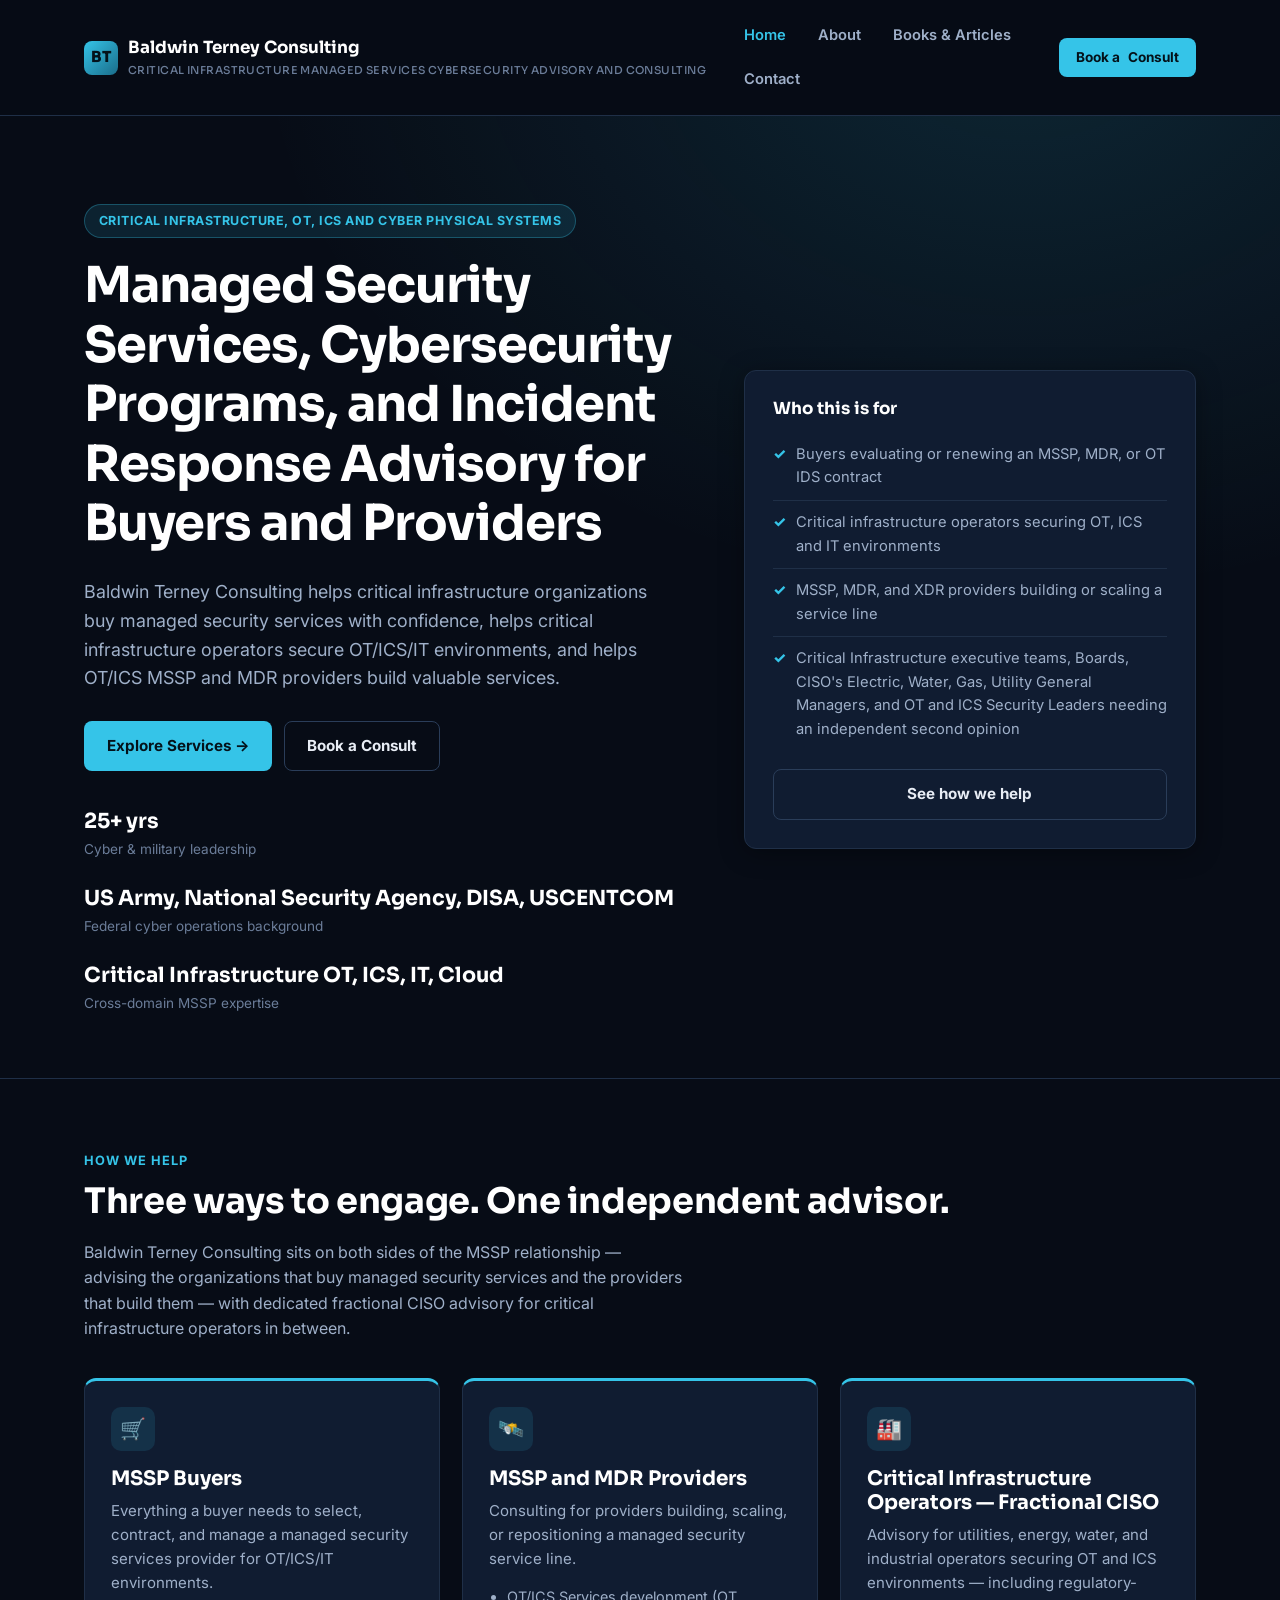
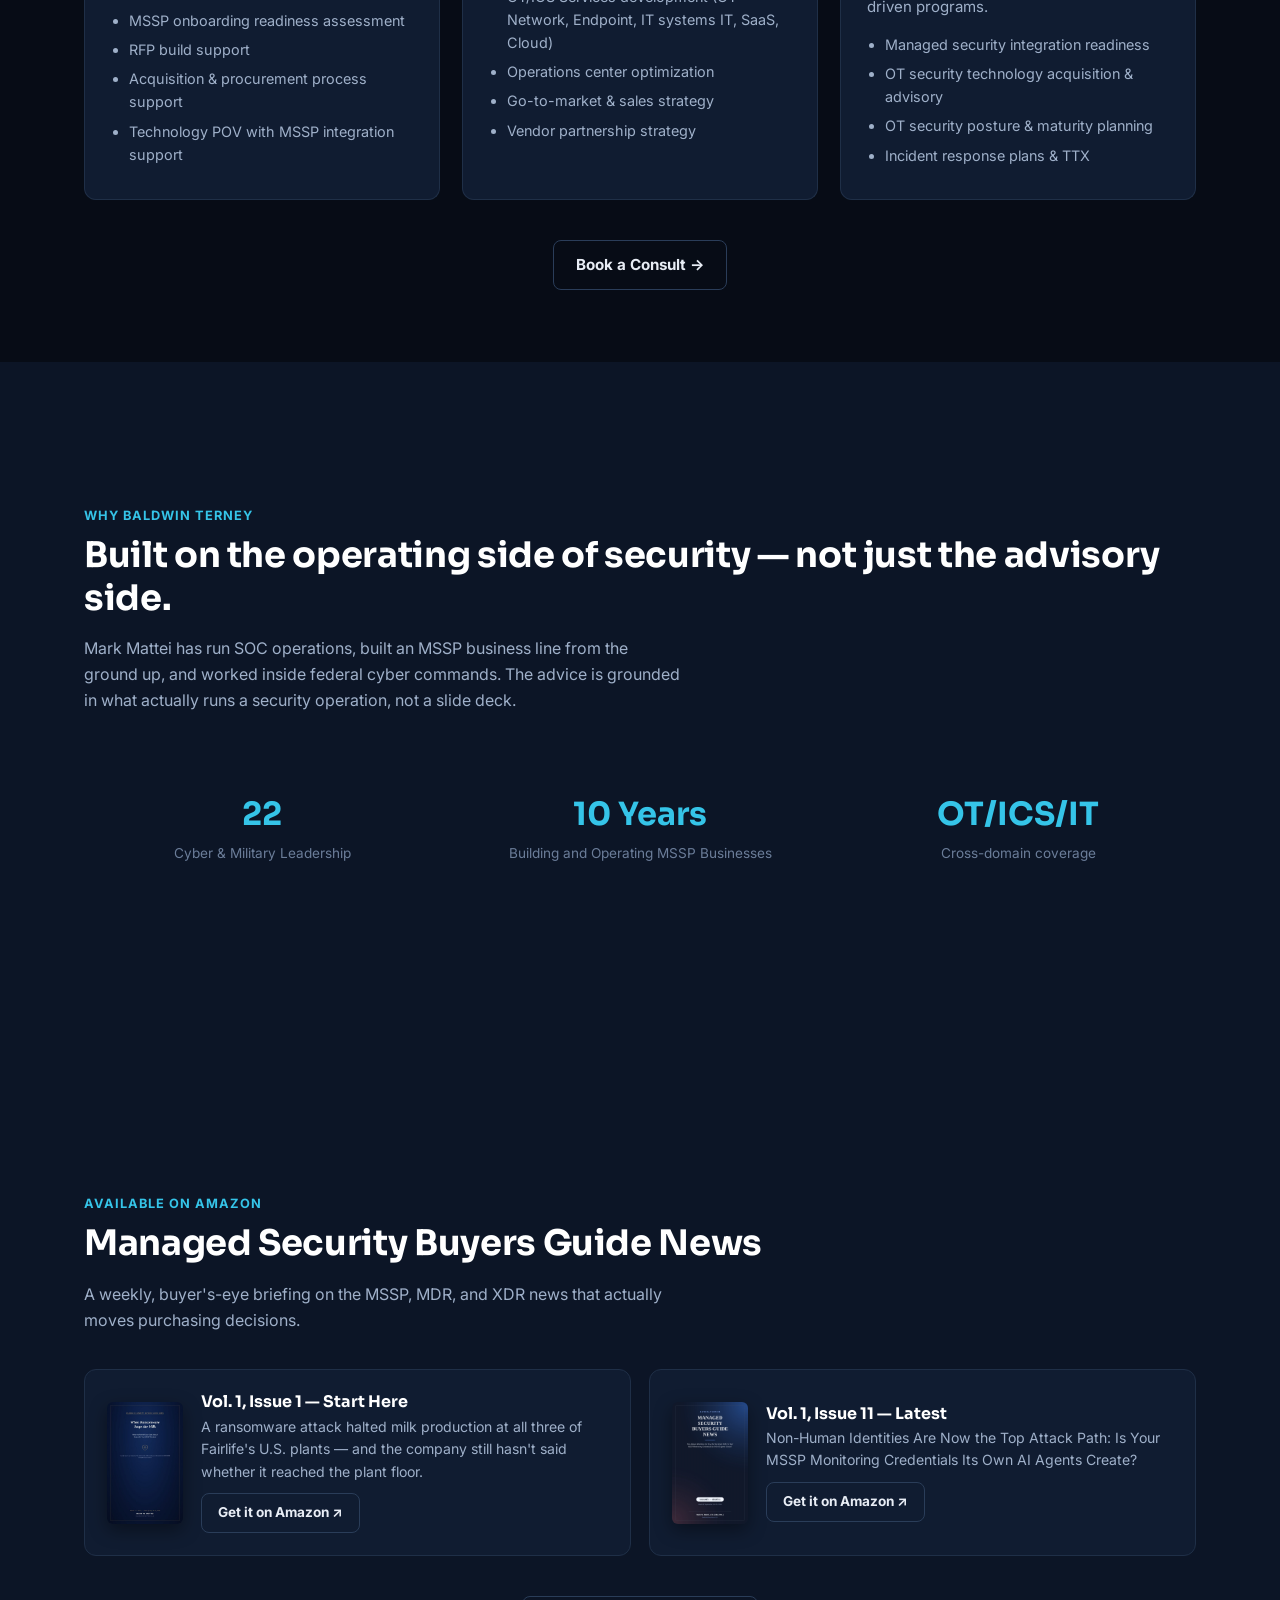
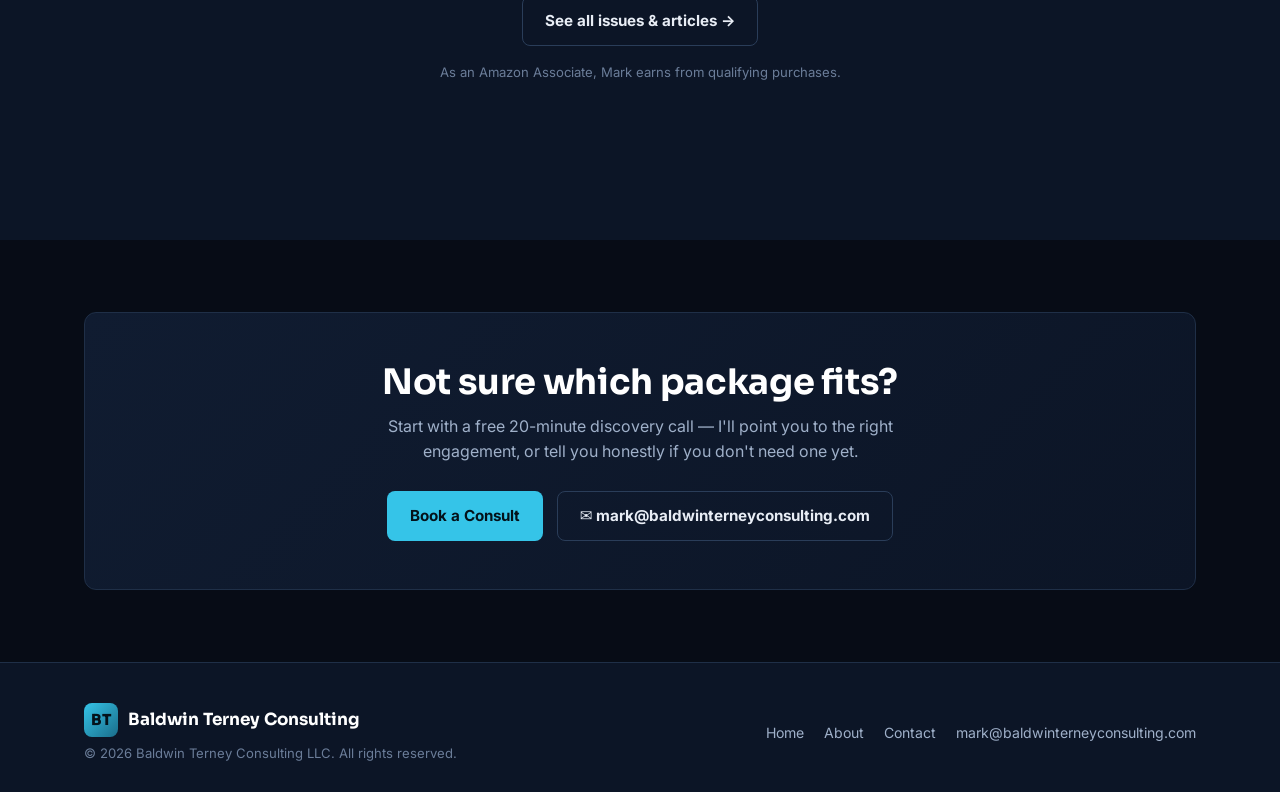
==== index.html @ 5ccebdc1 "Add MSBG News Issues 9, 10, 11" ====
<!DOCTYPE html>
<html lang="en">
<head>
<meta charset="UTF-8" />
<meta name="viewport" content="width=device-width, initial-scale=1.0" />
<title>Baldwin Terney Consulting — Critical Infrastructure MSSP Advisory and Consulting</title>
<meta name="description" content="Baldwin Terney Consulting advises critical infrastructure organizations buying MSSP, MDR, and OT IDS services, helps operators secure OT/ICS/IT environments, and helps OT/ICS MSSP and MDR providers build valuable services." />
<link rel="icon" href="data:image/svg+xml,<svg xmlns=%22http://www.w3.org/2000/svg%22 viewBox=%220 0 100 100%22><rect width=%22100%22 height=%22100%22 rx=%2220%22 fill=%22%2335c4e8%22/><text x=%2250%22 y=%2266%22 font-size=%2246%22 text-anchor=%22middle%22 font-family=%22sans-serif%22 font-weight=%22800%22 fill=%22%2304121a%22>BT</text></svg>" />
<link rel="preconnect" href="https://fonts.googleapis.com">
<link href="https://fonts.googleapis.com/css2?family=Sora:wght@600;700;800&family=Inter:wght@400;500;600;700&display=swap" rel="stylesheet">
<link rel="stylesheet" href="assets/css/style.css" />
</head>
<body>
<a class="skip-link" href="#main">Skip to content</a>

<header class="site-header" id="site-header"></header>

<main id="main">

  <section class="hero">
    <div class="hero-inner">
      <div>
        <span class="hero-badge">Critical Infrastructure, OT, ICS and Cyber Physical Systems</span>
        <h1>Managed Security Services, Cybersecurity Programs, and Incident Response Advisory for Buyers and Providers</h1>
        <p class="lead">
          Baldwin Terney Consulting helps critical infrastructure organizations buy managed
          security services with confidence, helps critical infrastructure operators secure
          OT/ICS/IT environments, and helps OT/ICS MSSP and MDR providers build valuable
          services.
        </p>
        <div class="hero-cta">
          <a class="btn btn-primary" href="#audiences">Explore Services →</a>
          <a class="btn btn-outline" href="contact.html">Book a Consult</a>
        </div>
        <div class="hero-meta">
          <div><strong>25+ yrs</strong>Cyber &amp; military leadership</div>
          <div><strong>US Army, National Security Agency, DISA, USCENTCOM</strong>Federal cyber operations background</div>
          <div><strong>Critical Infrastructure OT, ICS, IT, Cloud</strong>Cross-domain MSSP expertise</div>
        </div>
      </div>
      <div class="hero-panel">
        <h3>Who this is for</h3>
        <ul>
          <li>Buyers evaluating or renewing an MSSP, MDR, or OT IDS contract</li>
          <li>Critical infrastructure operators securing OT, ICS and IT environments</li>
          <li>MSSP, MDR, and XDR providers building or scaling a service line</li>
          <li>Critical Infrastructure executive teams, Boards, CISO's Electric, Water, Gas, Utility General Managers, and OT and ICS Security Leaders needing an independent second opinion</li>
        </ul>
        <a class="btn btn-outline btn-block" style="margin-top:18px;" href="#audiences">See how we help</a>
      </div>
    </div>
  </section>

  <!-- Three audiences -->
  <section class="section" id="audiences">
    <div class="section-head">
      <div>
        <div class="eyebrow">How We Help</div>
        <h2>Three ways to engage. One independent advisor.</h2>
        <p>Baldwin Terney Consulting sits on both sides of the MSSP relationship — advising the organizations that buy managed security services and the providers that build them — with dedicated fractional CISO advisory for critical infrastructure operators in between.</p>
      </div>
    </div>
    <div class="grid">
      <div class="card audience-card">
        <div class="icon">🛒</div>
        <h3>MSSP Buyers</h3>
        <p>Everything a buyer needs to select, contract, and manage a managed security services provider for OT/ICS/IT environments.</p>
        <ul>
          <li>MSSP onboarding readiness assessment</li>
          <li>RFP build support</li>
          <li>Acquisition &amp; procurement process support</li>
          <li>Technology POV with MSSP integration support</li>
        </ul>
      </div>
      <div class="card audience-card">
        <div class="icon">🛰️</div>
        <h3>MSSP and MDR Providers</h3>
        <p>Consulting for providers building, scaling, or repositioning a managed security service line.</p>
        <ul>
          <li>OT/ICS Services development (OT Network, Endpoint, IT systems IT, SaaS, Cloud)</li>
          <li>Operations center optimization</li>
          <li>Go-to-market &amp; sales strategy</li>
          <li>Vendor partnership strategy</li>
        </ul>
      </div>
      <div class="card audience-card">
        <div class="icon">🏭</div>
        <h3>Critical Infrastructure Operators — Fractional CISO</h3>
        <p>Advisory for utilities, energy, water, and industrial operators securing OT and ICS environments — including regulatory-driven programs.</p>
        <ul>
          <li>Managed security integration readiness</li>
          <li>OT security technology acquisition &amp; advisory</li>
          <li>OT security posture &amp; maturity planning</li>
          <li>Incident response plans &amp; TTX</li>
        </ul>
      </div>
    </div>
    <div class="text-center mt-lg">
      <a class="btn btn-outline" href="contact.html">Book a Consult →</a>
    </div>
  </section>

  <!-- Why -->
  <section class="section alt">
    <div class="wrap">
      <div class="section-head">
        <div>
          <div class="eyebrow">Why Baldwin Terney</div>
          <h2>Built on the operating side of security — not just the advisory side.</h2>
          <p>Mark Mattei has run SOC operations, built an MSSP business line from the ground up, and worked inside federal cyber commands. The advice is grounded in what actually runs a security operation, not a slide deck.</p>
        </div>
      </div>
      <div class="stat-strip">
        <div><strong>22</strong><span>Cyber &amp; Military Leadership</span></div>
        <div><strong>10 Years</strong><span>Building and Operating MSSP Businesses</span></div>
        <div><strong>OT/ICS/IT</strong><span>Cross-domain coverage</span></div>
      </div>
    </div>
  </section>

  <!-- Books strip -->
  <section class="section alt" id="resources">
    <div class="wrap">
      <div class="section-head">
        <div>
          <div class="eyebrow">Available on Amazon</div>
          <h2>Managed Security Buyers Guide News</h2>
          <p>A weekly, buyer's-eye briefing on the MSSP, MDR, and XDR news that actually moves purchasing decisions.</p>
        </div>
      </div>
      <div class="grid-2" style="display:grid; gap:18px;">
        <div class="book-card">
          <img class="book-thumb" src="assets/images/books/msbg-news-issue-1-cover.jpg" alt="Cover: Managed Security Buyers Guide News, Volume 1, Issue 1" />
          <div>
            <h4>Vol. 1, Issue 1 — Start Here</h4>
            <p>A ransomware attack halted milk production at all three of Fairlife's U.S. plants — and the company still hasn't said whether it reached the plant floor.</p>
            <a class="btn btn-outline btn-sm" href="https://amzn.to/4yNBxT3" target="_blank" rel="noopener">Get it on Amazon ↗</a>
          </div>
        </div>
        <div class="book-card">
          <img class="book-thumb" src="assets/images/books/msbg-news-issue-11-cover.jpg" alt="Cover: Managed Security Buyers Guide News, Volume 1, Issue 11" />
          <div>
            <h4>Vol. 1, Issue 11 — Latest</h4>
            <p>Non-Human Identities Are Now the Top Attack Path: Is Your MSSP Monitoring Credentials Its Own AI Agents Create?</p>
            <a class="btn btn-outline btn-sm" href="https://link.amazon/B0eXs726k" target="_blank" rel="noopener">Get it on Amazon ↗</a>
          </div>
        </div>
      </div>
      <div class="text-center mt-lg">
        <a class="btn btn-outline" href="books-articles.html">See all issues &amp; articles →</a>
      </div>
      <p style="font-size:0.82rem; color:var(--text-faint); margin-top:16px; text-align:center;">As an Amazon Associate, Mark earns from qualifying purchases.</p>
    </div>
  </section>

  <!-- Contact -->
  <section class="section" id="contact">
    <div class="contact-box">
      <h2>Not sure which package fits?</h2>
      <p>Start with a free 20-minute discovery call — I'll point you to the right engagement, or tell you honestly if you don't need one yet.</p>
      <div class="contact-methods">
        <a class="btn btn-primary" href="contact.html">Book a Consult</a>
        <a class="btn btn-outline" data-contact-email="href" href="#">✉️ mark@baldwinterneyconsulting.com</a>
      </div>
    </div>
  </section>

</main>

<footer class="site-footer" id="site-footer"></footer>

<script src="assets/js/config.js"></script>
<script src="assets/js/main.js"></script>
</body>
</html>
---- assets/css/style.css ----
/* ============================================================
   Baldwin Terney Consulting — site styles
   All colors/fonts are CSS variables here — edit these to re-theme.
   ============================================================ */

:root {
  /* Palette — dark navy / security-tech */
  --bg: #070c16;
  --bg-alt: #0c1526;
  --bg-card: #101c31;
  --bg-card-hover: #142238;
  --border: #1f2f47;
  --border-light: #2a3d59;

  --text: #e8edf5;
  --text-muted: #9fb0c9;
  --text-faint: #6b7d99;

  --accent: #35c4e8;       /* cyan-steel, primary accent */
  --accent-strong: #5ee0ff;
  --accent-dim: rgba(53, 196, 232, 0.12);
  --gold: #d4a94f;         /* small premium accent for badges */

  --success: #4ade80;

  --font-heading: 'Sora', 'Segoe UI', system-ui, sans-serif;
  --font-body: 'Inter', 'Segoe UI', system-ui, sans-serif;

  --radius: 12px;
  --radius-sm: 8px;
  --shadow-card: 0 4px 24px rgba(0, 0, 0, 0.35);
  --max-width: 1160px;
}

* { box-sizing: border-box; }
html { scroll-behavior: smooth; }

body {
  margin: 0;
  background: var(--bg);
  color: var(--text);
  font-family: var(--font-body);
  line-height: 1.6;
  -webkit-font-smoothing: antialiased;
}

h1, h2, h3, h4 {
  font-family: var(--font-heading);
  color: #fff;
  line-height: 1.2;
  margin: 0 0 0.5em;
  font-weight: 700;
}

h1 { font-size: clamp(2.1rem, 4vw, 3.1rem); letter-spacing: -0.02em; }
h2 { font-size: clamp(1.6rem, 3vw, 2.2rem); letter-spacing: -0.01em; }
h3 { font-size: 1.25rem; }

p { margin: 0 0 1em; color: var(--text-muted); }
a { color: var(--accent); text-decoration: none; }
a:hover { color: var(--accent-strong); }

.skip-link {
  position: absolute;
  left: -999px;
  top: 0;
  background: var(--accent);
  color: #04121a;
  padding: 10px 16px;
  z-index: 100;
  font-weight: 600;
}
.skip-link:focus { left: 8px; top: 8px; }

.wrap {
  max-width: var(--max-width);
  margin: 0 auto;
  padding: 0 24px;
}

/* ---------- Header ---------- */
.site-header {
  position: sticky;
  top: 0;
  z-index: 50;
  background: rgba(7, 12, 22, 0.9);
  backdrop-filter: blur(10px);
  border-bottom: 1px solid var(--border);
}
.header-inner {
  max-width: var(--max-width);
  margin: 0 auto;
  padding: 16px 24px;
  display: flex;
  align-items: center;
  justify-content: space-between;
  gap: 24px;
}
.brand {
  display: flex;
  align-items: center;
  gap: 10px;
  font-family: var(--font-heading);
  font-weight: 700;
  color: #fff;
  font-size: 1.05rem;
  white-space: nowrap;
}
.brand-mark {
  width: 34px;
  height: 34px;
  border-radius: 8px;
  background: linear-gradient(135deg, var(--accent), #1a6d8a);
  display: flex;
  align-items: center;
  justify-content: center;
  font-weight: 800;
  color: #04121a;
  font-size: 0.95rem;
  flex-shrink: 0;
}
.brand small {
  display: block;
  font-weight: 500;
  font-size: 0.68rem;
  color: var(--text-faint);
  letter-spacing: 0.04em;
  text-transform: uppercase;
}
.main-nav {
  display: flex;
  align-items: center;
  gap: 4px;
  flex-wrap: wrap;
}
.main-nav a {
  color: var(--text-muted);
  font-weight: 600;
  font-size: 0.92rem;
  padding: 8px 14px;
  border-radius: var(--radius-sm);
}
.main-nav a:hover { color: #fff; background: var(--bg-card); }
.main-nav a.active { color: var(--accent); }
.header-cta {
  flex-shrink: 0;
}

.nav-toggle {
  display: none;
  background: none;
  border: 1px solid var(--border-light);
  color: #fff;
  border-radius: var(--radius-sm);
  padding: 8px 10px;
  font-size: 1.1rem;
  cursor: pointer;
}

/* ---------- Buttons ---------- */
.btn {
  display: inline-flex;
  align-items: center;
  gap: 8px;
  padding: 12px 22px;
  border-radius: var(--radius-sm);
  font-weight: 700;
  font-size: 0.95rem;
  border: 1px solid transparent;
  cursor: pointer;
  white-space: nowrap;
}
.btn-primary {
  background: var(--accent);
  color: #04121a;
}
.btn-primary:hover { background: var(--accent-strong); color: #04121a; }
.btn-outline {
  background: transparent;
  border-color: var(--border-light);
  color: var(--text);
}
.btn-outline:hover { border-color: var(--accent); color: var(--accent); }
.btn-sm { padding: 8px 16px; font-size: 0.85rem; }
.btn-block { width: 100%; justify-content: center; }

/* ---------- Hero ---------- */
.hero {
  padding: 88px 0 64px;
  background:
    radial-gradient(ellipse 60% 60% at 80% -10%, rgba(53, 196, 232, 0.14), transparent),
    var(--bg);
  border-bottom: 1px solid var(--border);
}
.hero-inner {
  max-width: var(--max-width);
  margin: 0 auto;
  padding: 0 24px;
  display: grid;
  grid-template-columns: 1.15fr 0.85fr;
  gap: 48px;
  align-items: center;
}
.hero-badge {
  display: inline-block;
  padding: 6px 14px;
  border-radius: 999px;
  background: var(--accent-dim);
  border: 1px solid rgba(53, 196, 232, 0.3);
  color: var(--accent);
  font-size: 0.78rem;
  font-weight: 700;
  letter-spacing: 0.04em;
  text-transform: uppercase;
  margin-bottom: 18px;
}
.hero .lead { font-size: 1.12rem; color: var(--text-muted); max-width: 54ch; }
.hero-cta { display: flex; gap: 12px; margin-top: 28px; flex-wrap: wrap; }
.hero-meta {
  display: flex;
  gap: 22px;
  margin-top: 34px;
  flex-wrap: wrap;
}
.hero-meta div { font-size: 0.85rem; color: var(--text-faint); }
.hero-meta strong { display: block; color: #fff; font-size: 1.3rem; font-family: var(--font-heading); }

.hero-panel {
  background: var(--bg-card);
  border: 1px solid var(--border);
  border-radius: var(--radius);
  padding: 28px;
  box-shadow: var(--shadow-card);
}
.hero-panel h3 { font-size: 1.05rem; margin-bottom: 14px; }
.hero-panel ul { margin: 0; padding: 0; list-style: none; }
.hero-panel li {
  display: flex;
  gap: 10px;
  padding: 10px 0;
  border-bottom: 1px solid var(--border);
  color: var(--text-muted);
  font-size: 0.92rem;
}
.hero-panel li:last-child { border-bottom: none; }
.hero-panel li::before {
  content: "✓";
  color: var(--accent);
  font-weight: 800;
  flex-shrink: 0;
}

/* ---------- Sections ---------- */
.section { padding: 72px 0; max-width: var(--max-width); margin: 0 auto; padding-left: 24px; padding-right: 24px; }
.section.alt { background: var(--bg-alt); max-width: none; padding-left: 0; padding-right: 0; }
.section.alt > .wrap { padding-top: 72px; padding-bottom: 72px; }
.section.tight { padding-top: 40px; padding-bottom: 40px; }

.section-head {
  display: flex;
  justify-content: space-between;
  align-items: flex-end;
  gap: 24px;
  margin-bottom: 36px;
  flex-wrap: wrap;
}
.eyebrow {
  color: var(--accent);
  font-weight: 700;
  font-size: 0.8rem;
  letter-spacing: 0.08em;
  text-transform: uppercase;
  margin-bottom: 8px;
}
.section-head p { max-width: 60ch; margin: 0; }

/* ---------- Grids & Cards ---------- */
.grid {
  display: grid;
  grid-template-columns: repeat(3, 1fr);
  gap: 22px;
}
.grid-2 { display: grid; grid-template-columns: repeat(2, 1fr); gap: 22px; }
.grid-4 { display: grid; grid-template-columns: repeat(4, 1fr); gap: 22px; }

.card {
  background: var(--bg-card);
  border: 1px solid var(--border);
  border-radius: var(--radius);
  padding: 26px;
  transition: border-color 0.15s, transform 0.15s;
}
.card:hover { border-color: var(--border-light); }
.card .icon {
  width: 44px;
  height: 44px;
  border-radius: 10px;
  background: var(--accent-dim);
  display: flex;
  align-items: center;
  justify-content: center;
  font-size: 1.3rem;
  margin-bottom: 16px;
}
.card h3 { margin-bottom: 8px; }
.card p { margin-bottom: 0; font-size: 0.94rem; }
.card ul { margin: 14px 0 0; padding-left: 18px; color: var(--text-muted); font-size: 0.9rem; }
.card ul li { margin-bottom: 6px; }

.audience-card {
  border-top: 3px solid var(--accent);
}

/* ---------- Package cards ---------- */
.package-group { margin-bottom: 56px; }
.package-group:last-child { margin-bottom: 0; }
.package-group-head {
  display: flex;
  align-items: center;
  gap: 14px;
  margin-bottom: 22px;
  padding-bottom: 14px;
  border-bottom: 1px solid var(--border);
}
.package-group-head .tag-icon {
  width: 40px;
  height: 40px;
  border-radius: 10px;
  background: var(--accent-dim);
  display: flex;
  align-items: center;
  justify-content: center;
  font-size: 1.2rem;
  flex-shrink: 0;
}
.package-group-head h2 { margin-bottom: 2px; }
.package-group-head p { margin: 0; font-size: 0.92rem; }

.package-card {
  background: var(--bg-card);
  border: 1px solid var(--border);
  border-radius: var(--radius);
  padding: 26px;
  display: flex;
  flex-direction: column;
  height: 100%;
}
.package-card .package-name { font-size: 1.1rem; color: #fff; font-family: var(--font-heading); font-weight: 700; margin-bottom: 6px; }
.package-card .package-tagline { font-size: 0.86rem; color: var(--accent); font-weight: 600; margin-bottom: 14px; }
.package-card ul { list-style: none; margin: 0 0 20px; padding: 0; flex-grow: 1; }
.package-card ul li {
  font-size: 0.88rem;
  color: var(--text-muted);
  padding: 7px 0;
  border-bottom: 1px dashed var(--border);
  display: flex;
  gap: 8px;
}
.package-card ul li:last-child { border-bottom: none; }
.package-card ul li::before { content: "▸"; color: var(--accent); flex-shrink: 0; }
.package-card .package-format {
  font-size: 0.78rem;
  color: var(--text-faint);
  text-transform: uppercase;
  letter-spacing: 0.04em;
  margin-bottom: 14px;
}

/* ---------- Stats / logos strip ---------- */
.stat-strip {
  display: grid;
  grid-template-columns: repeat(3, 1fr);
  gap: 22px;
  padding: 40px 0;
}
.stat-strip div { text-align: center; }
.stat-strip strong {
  display: block;
  font-family: var(--font-heading);
  font-size: 2rem;
  color: var(--accent);
}
.stat-strip span { font-size: 0.85rem; color: var(--text-faint); }

/* ---------- Bio ---------- */
.bio-layout {
  display: grid;
  grid-template-columns: 0.8fr 1.2fr;
  gap: 44px;
  align-items: start;
}
.bio-card {
  background: var(--bg-card);
  border: 1px solid var(--border);
  border-radius: var(--radius);
  padding: 30px;
  text-align: center;
}
.bio-avatar {
  width: 108px;
  height: 108px;
  border-radius: 50%;
  margin: 0 auto 18px;
  overflow: hidden;
  background: linear-gradient(135deg, var(--accent), #17495e);
  display: flex;
  align-items: center;
  justify-content: center;
  font-family: var(--font-heading);
  font-weight: 800;
  font-size: 2.1rem;
  color: #04121a;
}
.bio-avatar img {
  width: 100%;
  height: 100%;
  object-fit: cover;
}
.bio-card h3 { margin-bottom: 2px; }
.bio-card .role { color: var(--accent); font-size: 0.88rem; font-weight: 600; margin-bottom: 18px; }
.bio-links { display: flex; flex-direction: column; gap: 10px; margin-top: 18px; }
.bio-links a {
  display: block;
  font-size: 0.88rem;
  padding: 9px 12px;
  border: 1px solid var(--border-light);
  border-radius: var(--radius-sm);
  color: var(--text);
}
.bio-links a:hover { border-color: var(--accent); color: var(--accent); }

.timeline { margin-top: 8px; }
.timeline-item {
  display: grid;
  grid-template-columns: 130px 1fr;
  gap: 18px;
  padding: 18px 0;
  border-bottom: 1px solid var(--border);
}
.timeline-item:last-child { border-bottom: none; }
.timeline-item .period { color: var(--accent); font-weight: 700; font-size: 0.86rem; }
.timeline-item h4 { margin-bottom: 4px; font-size: 1.02rem; }
.timeline-item p { margin: 0; font-size: 0.92rem; }

/* ---------- Books strip ---------- */
.book-card {
  display: flex;
  gap: 18px;
  background: var(--bg-card);
  border: 1px solid var(--border);
  border-radius: var(--radius);
  padding: 22px;
  align-items: center;
}
.book-cover {
  width: 64px;
  height: 88px;
  flex-shrink: 0;
  border-radius: 6px;
  background: linear-gradient(160deg, var(--gold), #6b5222);
  display: flex;
  align-items: center;
  justify-content: center;
  font-size: 1.6rem;
}
.book-card h4 { margin-bottom: 4px; }
.book-card p { margin-bottom: 10px; font-size: 0.88rem; }

/* ---------- Books & Articles page ---------- */
.news-issue-list { display: flex; flex-direction: column; gap: 16px; }
.book-card.news-issue { align-items: center; }
.book-thumb {
  width: 76px;
  height: 122px;
  flex-shrink: 0;
  border-radius: 6px;
  object-fit: cover;
  box-shadow: 0 6px 18px rgba(0, 0, 0, 0.4);
}
.book-thumb-lg { width: 132px; height: 211px; }
.issue-tag {
  font-size: 0.76rem;
  color: var(--accent);
  font-weight: 700;
  letter-spacing: 0.03em;
  text-transform: uppercase;
  margin-bottom: 6px;
  display: flex;
  align-items: center;
  gap: 8px;
  flex-wrap: wrap;
}
.latest-pill {
  background: var(--accent);
  color: #04121a;
  font-size: 0.68rem;
  font-weight: 800;
  padding: 2px 9px;
  border-radius: 999px;
  text-transform: uppercase;
  letter-spacing: 0.03em;
}
.book-card.news-issue h4 { margin-bottom: 6px; }
.media-card .media-kind {
  font-size: 0.76rem;
  color: var(--accent);
  font-weight: 700;
  letter-spacing: 0.03em;
  text-transform: uppercase;
  margin-bottom: 6px;
}
.media-card h3 { font-size: 1.05rem; margin-bottom: 8px; }

@media (max-width: 640px) {
  .book-card.news-issue { flex-direction: column; align-items: flex-start; }
  .book-thumb, .book-thumb-lg { width: 96px; height: 154px; }
}

/* ---------- Process ---------- */
.process-grid {
  display: grid;
  grid-template-columns: repeat(4, 1fr);
  gap: 18px;
  counter-reset: step;
}
.process-step {
  position: relative;
  padding: 26px 20px 20px;
  background: var(--bg-card);
  border: 1px solid var(--border);
  border-radius: var(--radius);
}
.process-step::before {
  counter-increment: step;
  content: counter(step);
  position: absolute;
  top: -14px;
  left: 20px;
  width: 30px;
  height: 30px;
  border-radius: 50%;
  background: var(--accent);
  color: #04121a;
  font-weight: 800;
  font-family: var(--font-heading);
  display: flex;
  align-items: center;
  justify-content: center;
  font-size: 0.9rem;
}
.process-step h4 { margin: 10px 0 8px; font-size: 1rem; }
.process-step p { font-size: 0.88rem; margin: 0; }

/* ---------- Contact box ---------- */
.contact-box {
  background: linear-gradient(135deg, var(--bg-card), var(--bg-alt));
  border: 1px solid var(--border);
  border-radius: var(--radius);
  padding: 48px;
  text-align: center;
}
.contact-box h2 { margin-bottom: 10px; }
.contact-box p { max-width: 56ch; margin: 0 auto 26px; }
.contact-methods {
  display: flex;
  gap: 14px;
  justify-content: center;
  flex-wrap: wrap;
  margin-top: 8px;
}

.contact-grid {
  display: grid;
  grid-template-columns: 1fr 1fr;
  gap: 40px;
  align-items: start;
}
.contact-detail {
  display: flex;
  gap: 14px;
  padding: 16px 0;
  border-bottom: 1px solid var(--border);
}
.contact-detail:last-child { border-bottom: none; }
.contact-detail .icon {
  width: 40px;
  height: 40px;
  border-radius: 10px;
  background: var(--accent-dim);
  display: flex;
  align-items: center;
  justify-content: center;
  flex-shrink: 0;
  font-size: 1.1rem;
}
.contact-detail h4 { margin-bottom: 3px; font-size: 0.98rem; }
.contact-detail p { margin: 0; font-size: 0.9rem; }

/* ---------- Footer ---------- */
.site-footer {
  border-top: 1px solid var(--border);
  padding: 40px 0 28px;
  background: var(--bg-alt);
}
.footer-inner {
  max-width: var(--max-width);
  margin: 0 auto;
  padding: 0 24px;
  display: flex;
  justify-content: space-between;
  align-items: center;
  gap: 24px;
  flex-wrap: wrap;
}
.footer-links { display: flex; gap: 20px; flex-wrap: wrap; }
.footer-links a { color: var(--text-muted); font-size: 0.88rem; }
.footer-links a:hover { color: var(--accent); }
.footer-note { color: var(--text-faint); font-size: 0.82rem; margin: 0; }

/* ---------- Utility ---------- */
.text-center { text-align: center; }
.mt-lg { margin-top: 40px; }

/* ---------- Responsive ---------- */
@media (max-width: 980px) {
  .hero-inner { grid-template-columns: 1fr; }
  .bio-layout { grid-template-columns: 1fr; }
  .grid, .grid-2, .grid-4, .process-grid, .stat-strip, .contact-grid { grid-template-columns: repeat(2, 1fr); }
}

@media (max-width: 720px) {
  .main-nav { display: none; }
  .nav-toggle { display: inline-flex; }
  .header-cta .btn span.long { display: none; }
  .grid, .grid-2, .grid-4, .process-grid, .stat-strip, .contact-grid { grid-template-columns: 1fr; }
  .hero { padding: 56px 0 40px; }
  .section { padding: 52px 0; }
  .section.alt > .wrap { padding-top: 52px; padding-bottom: 52px; }
  .timeline-item { grid-template-columns: 1fr; gap: 4px; }
  .contact-box { padding: 30px 22px; }
}

.main-nav.open {
  display: flex;
  position: absolute;
  top: 100%;
  left: 0;
  right: 0;
  background: var(--bg);
  border-bottom: 1px solid var(--border);
  flex-direction: column;
  padding: 10px 24px 18px;
}
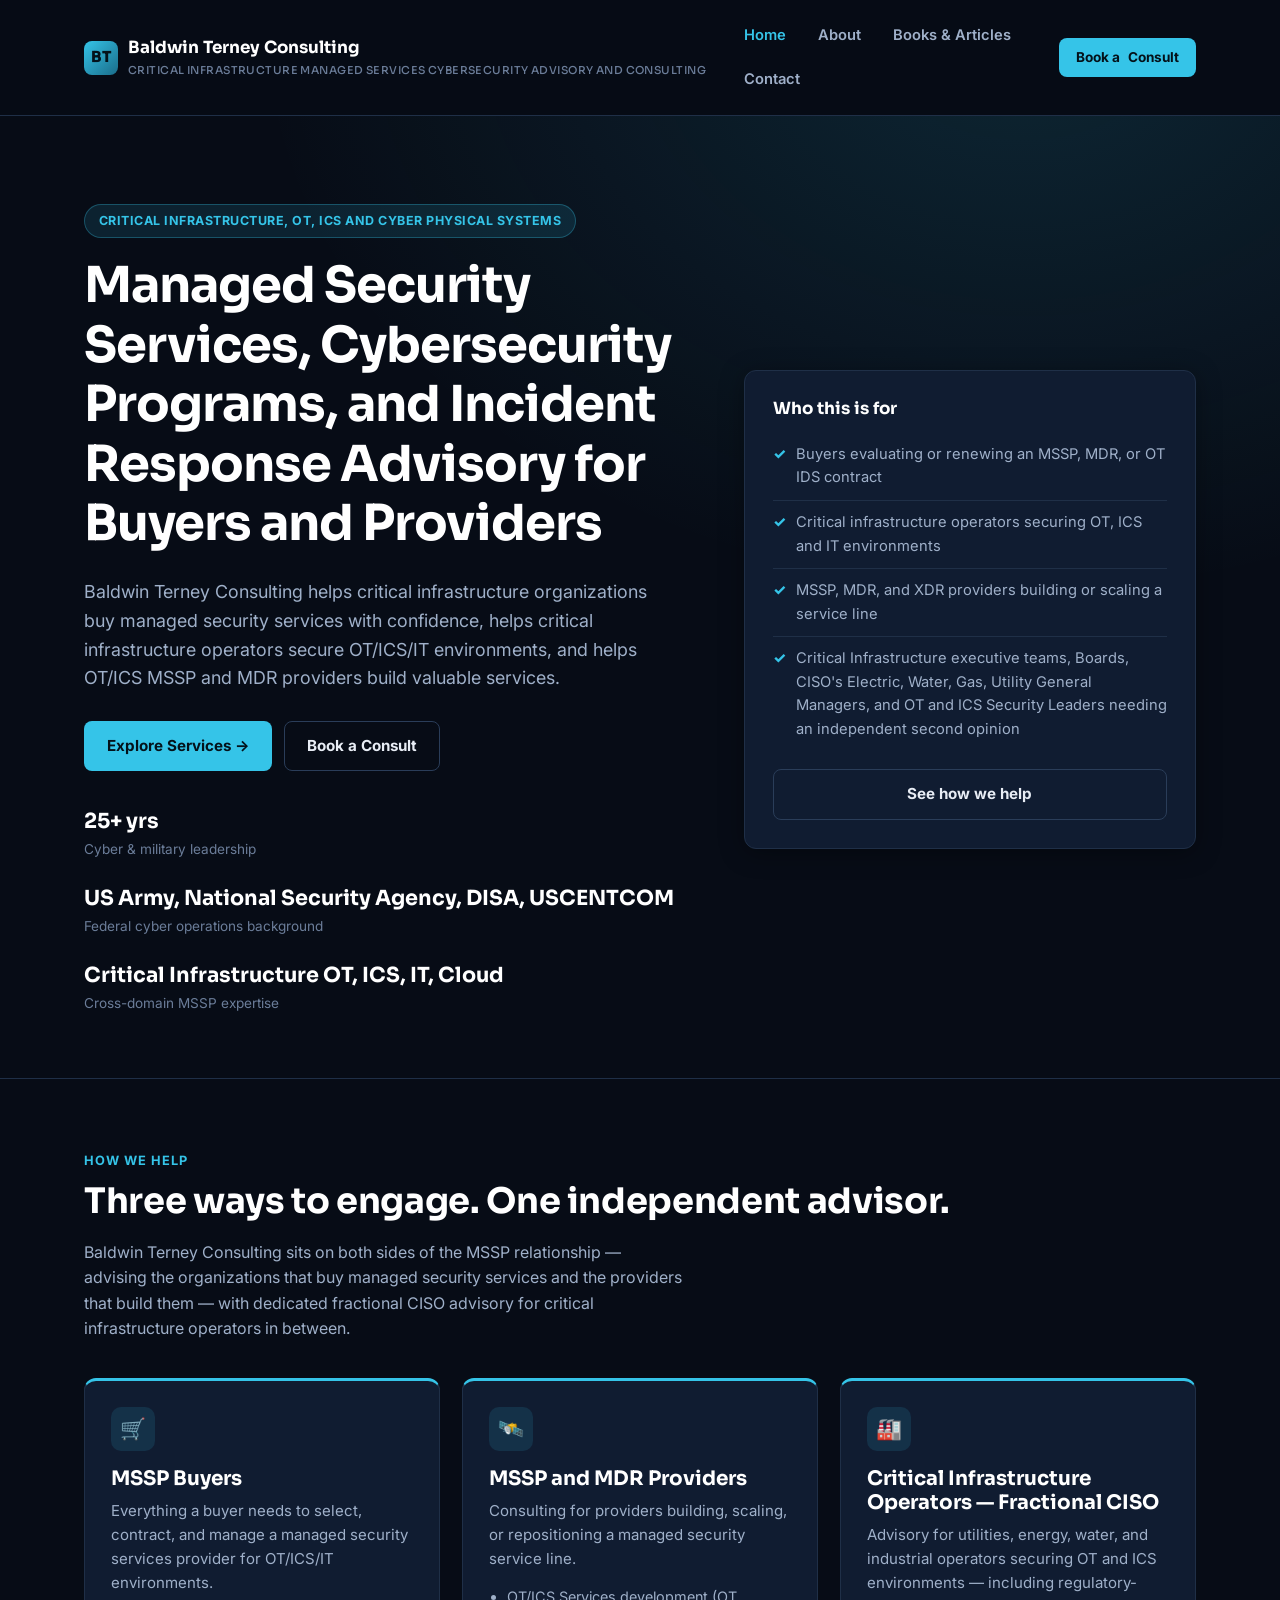
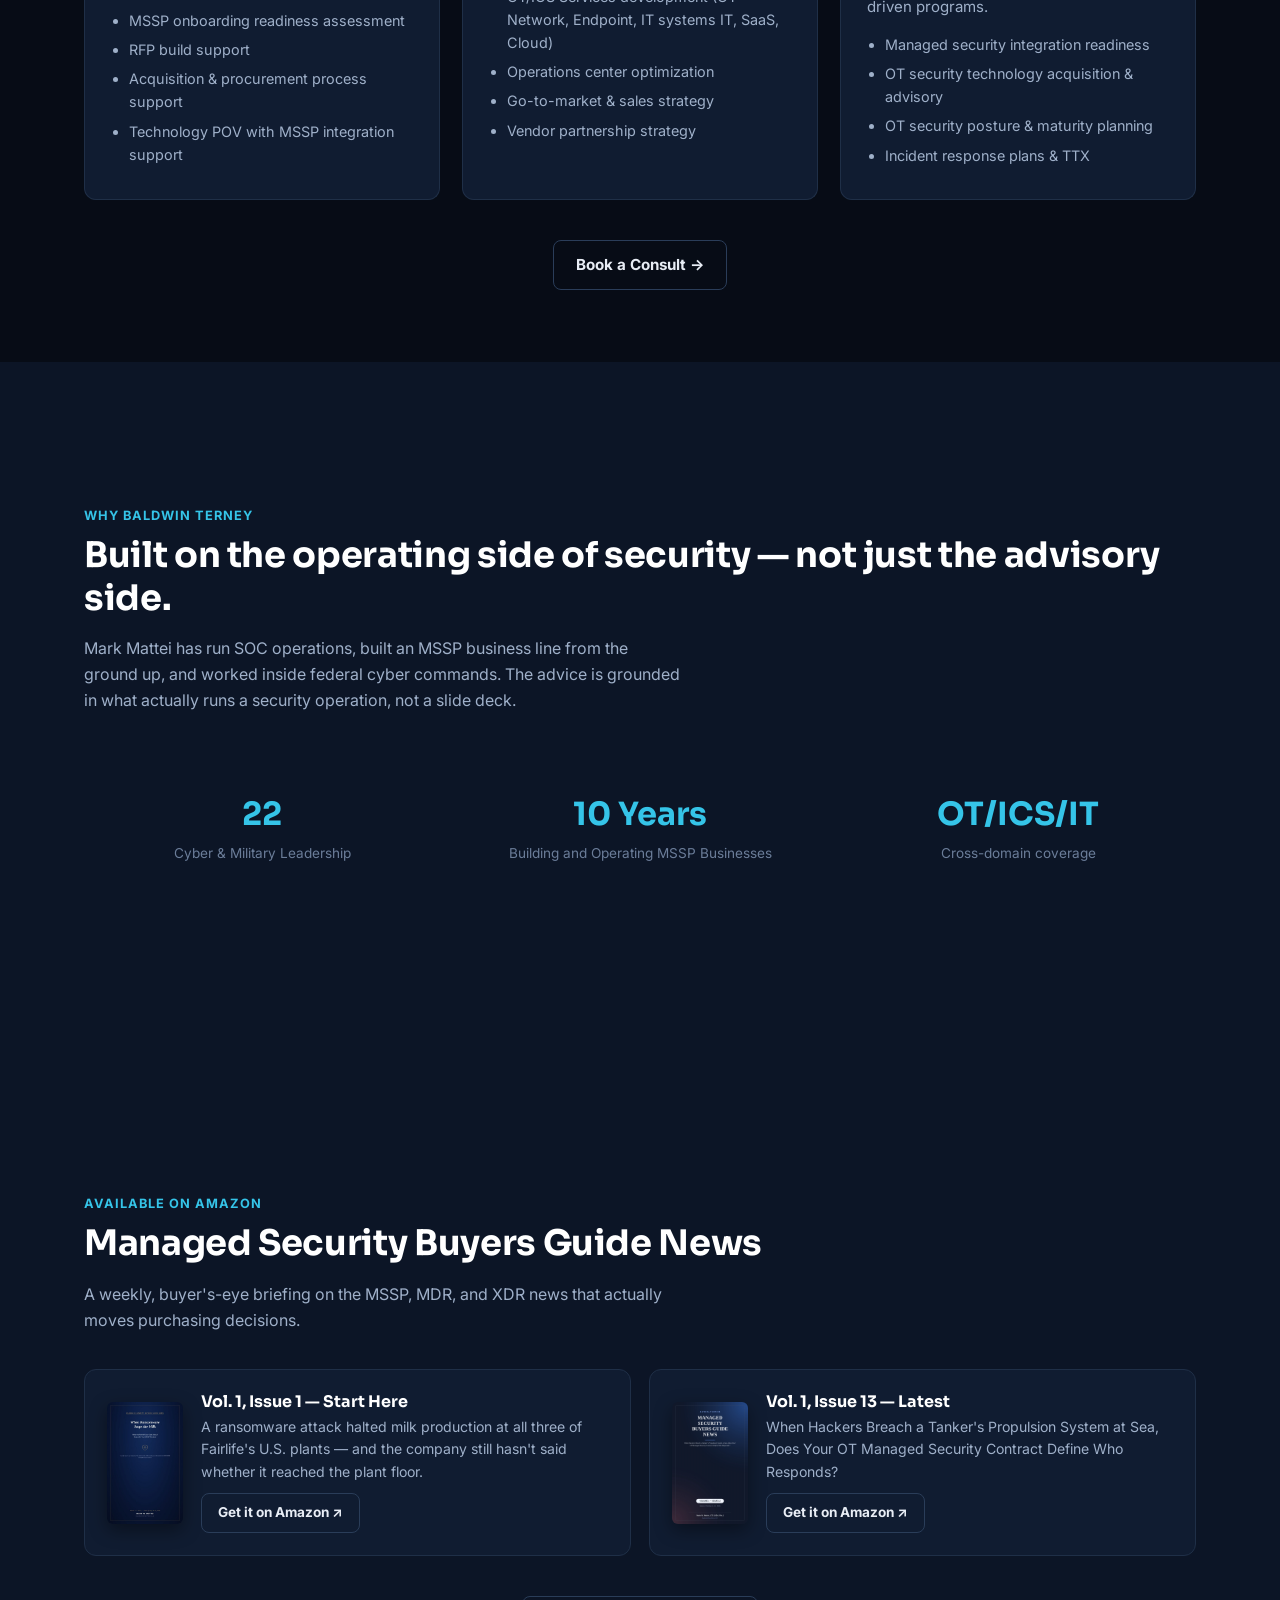
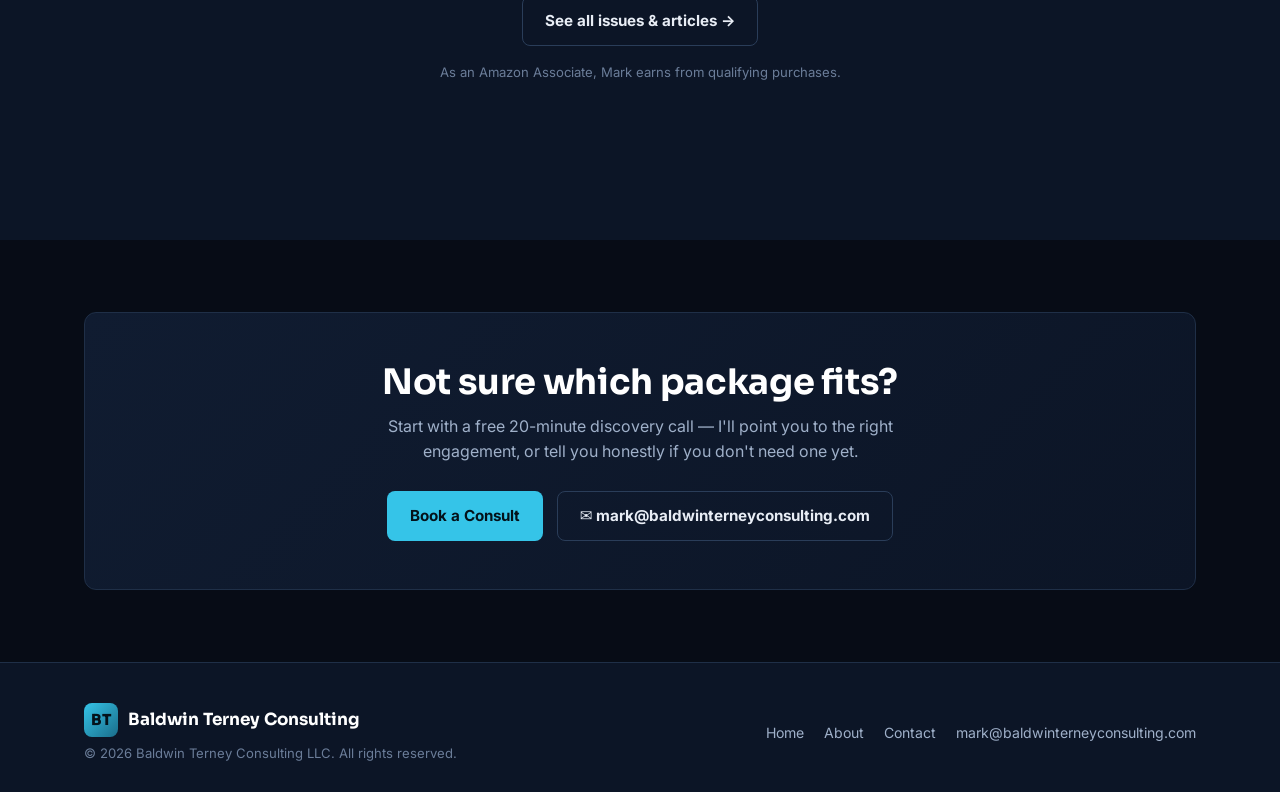
==== commit 9165f116: "Add MSBG News Issues 12 and 13" ====
--- a/index.html
+++ b/index.html
@@ -138,11 +138,11 @@
           </div>
         </div>
         <div class="book-card">
-          <img class="book-thumb" src="assets/images/books/msbg-news-issue-11-cover.jpg" alt="Cover: Managed Security Buyers Guide News, Volume 1, Issue 11" />
+          <img class="book-thumb" src="assets/images/books/msbg-news-issue-13-cover.jpg" alt="Cover: Managed Security Buyers Guide News, Volume 1, Issue 13" />
           <div>
-            <h4>Vol. 1, Issue 11 — Latest</h4>
-            <p>Non-Human Identities Are Now the Top Attack Path: Is Your MSSP Monitoring Credentials Its Own AI Agents Create?</p>
-            <a class="btn btn-outline btn-sm" href="https://link.amazon/B0eXs726k" target="_blank" rel="noopener">Get it on Amazon ↗</a>
+            <h4>Vol. 1, Issue 13 — Latest</h4>
+            <p>When Hackers Breach a Tanker's Propulsion System at Sea, Does Your OT Managed Security Contract Define Who Responds?</p>
+            <a class="btn btn-outline btn-sm" href="https://link.amazon/B0fX6MKBg" target="_blank" rel="noopener">Get it on Amazon ↗</a>
           </div>
         </div>
       </div>
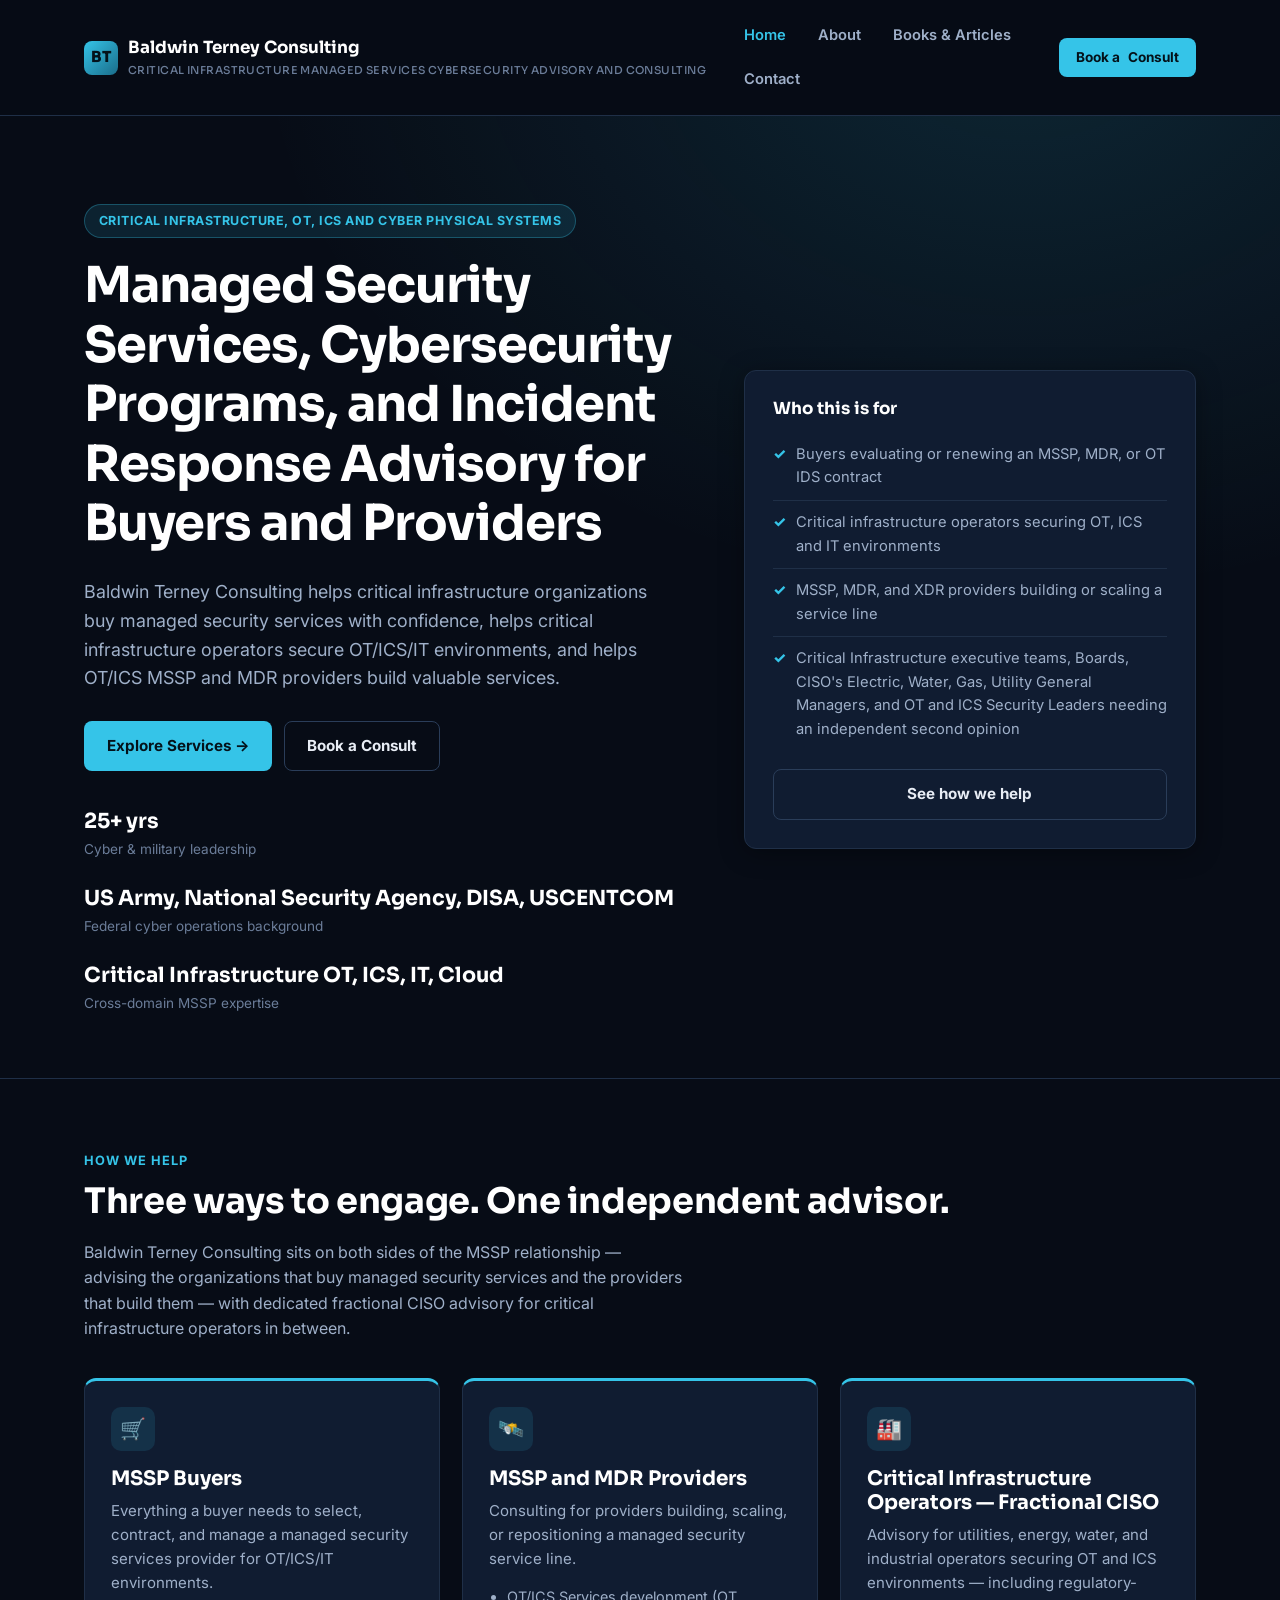
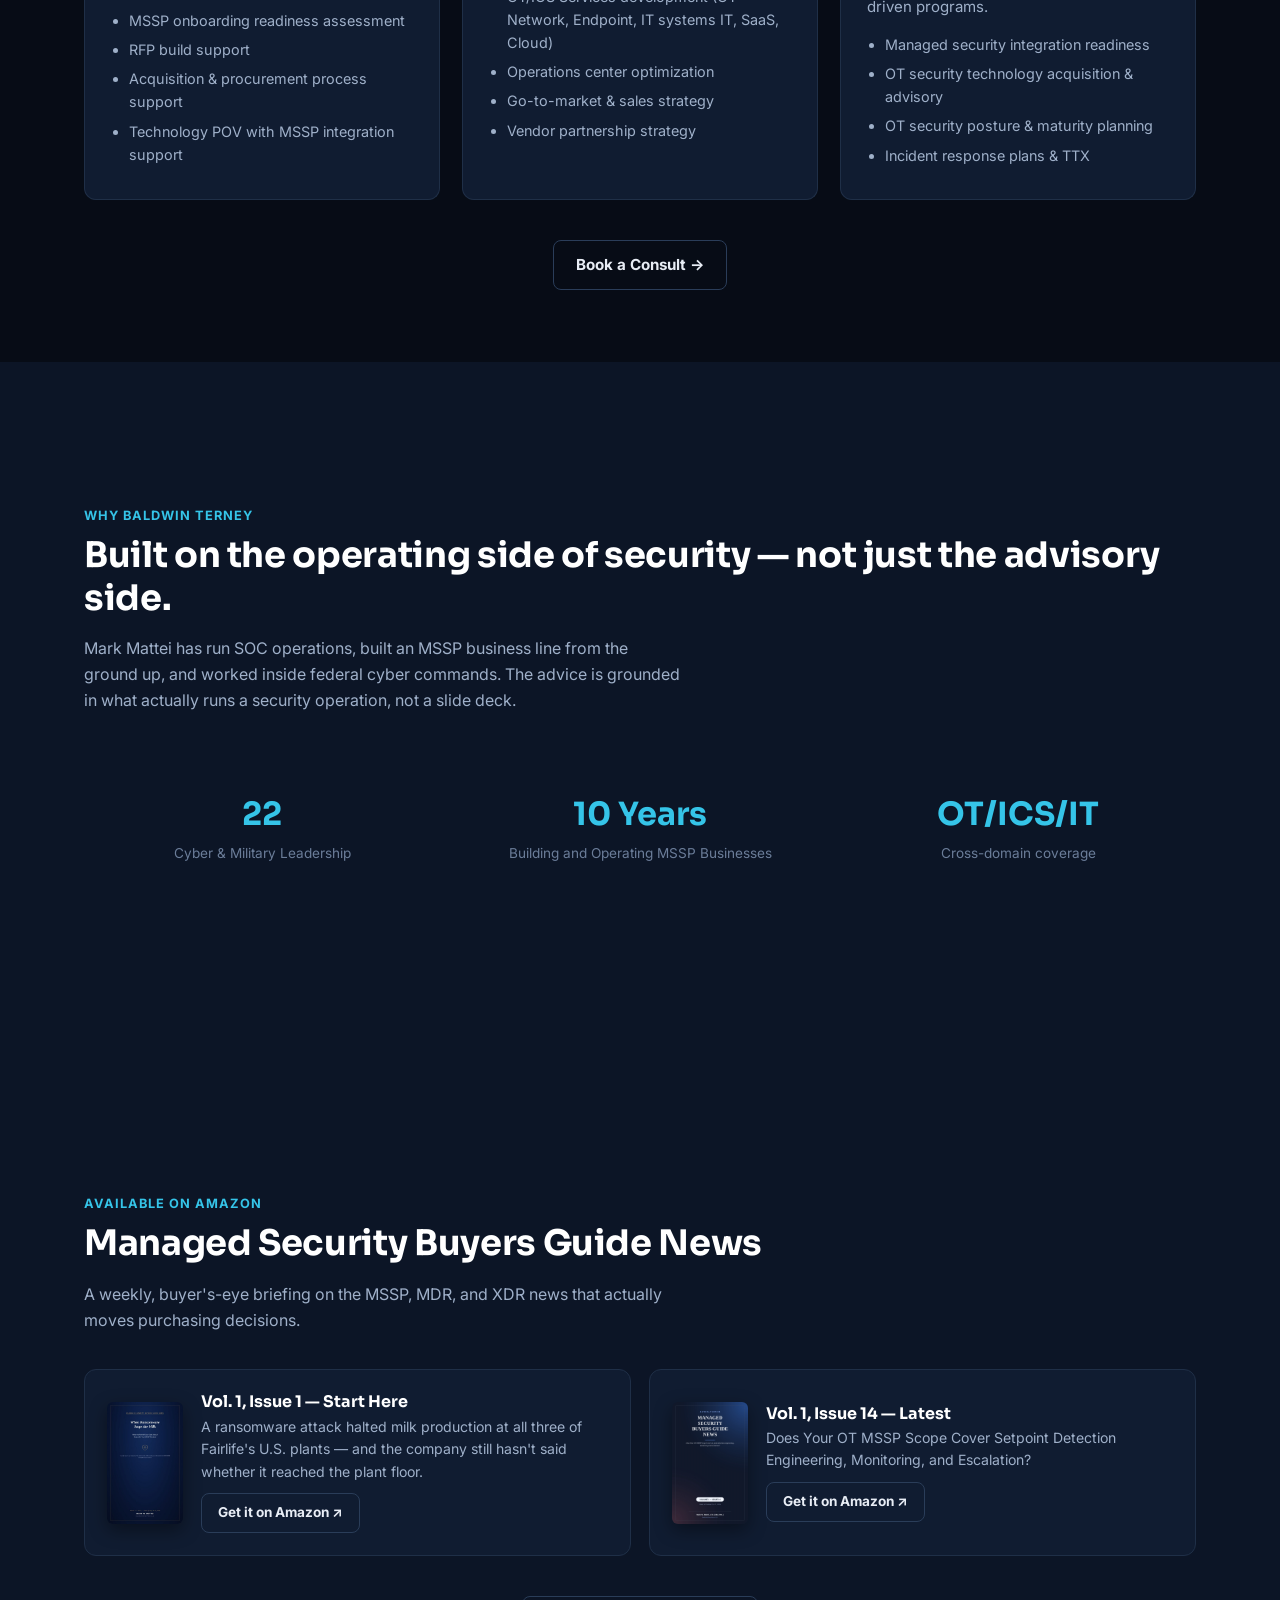
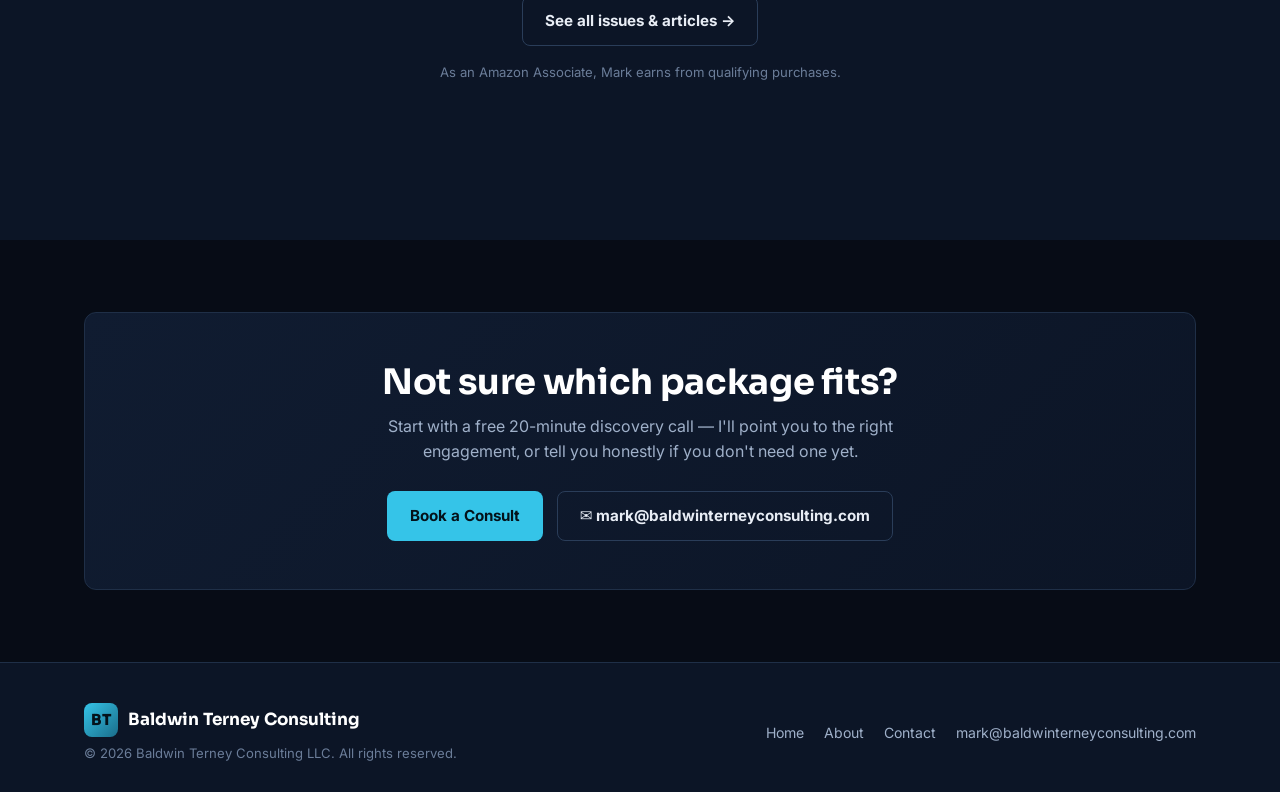
==== commit 926ce13d: "Add MSBG News Issue 14" ====
--- a/index.html
+++ b/index.html
@@ -138,11 +138,11 @@
           </div>
         </div>
         <div class="book-card">
-          <img class="book-thumb" src="assets/images/books/msbg-news-issue-13-cover.jpg" alt="Cover: Managed Security Buyers Guide News, Volume 1, Issue 13" />
+          <img class="book-thumb" src="assets/images/books/msbg-news-issue-14-cover.jpg" alt="Cover: Managed Security Buyers Guide News, Volume 1, Issue 14" />
           <div>
-            <h4>Vol. 1, Issue 13 — Latest</h4>
-            <p>When Hackers Breach a Tanker's Propulsion System at Sea, Does Your OT Managed Security Contract Define Who Responds?</p>
-            <a class="btn btn-outline btn-sm" href="https://link.amazon/B0fX6MKBg" target="_blank" rel="noopener">Get it on Amazon ↗</a>
+            <h4>Vol. 1, Issue 14 — Latest</h4>
+            <p>Does Your OT MSSP Scope Cover Setpoint Detection Engineering, Monitoring, and Escalation?</p>
+            <a class="btn btn-outline btn-sm" href="https://link.amazon/B0ghKy2L8" target="_blank" rel="noopener">Get it on Amazon ↗</a>
           </div>
         </div>
       </div>
--- a/assets/css/style.css
+++ b/assets/css/style.css
@@ -501,6 +501,27 @@
   letter-spacing: 0.03em;
 }
 .book-card.news-issue h4 { margin-bottom: 6px; }
+/* New Releases (books-articles.html) — retailer buttons match BaldwinTerneyPress.com */
+.release-grid { align-items: stretch; }
+.release-col { display: flex; flex-direction: column; }
+.release-head { margin-bottom: 12px; }
+.release-head .eyebrow { margin-bottom: 4px; }
+.release-head h3 { margin: 0; }
+.book-card.release-card { flex: 1; align-items: flex-start; }
+.book-card.release-card h4 { margin-bottom: 8px; }
+.buy-btns { display: flex; flex-wrap: wrap; gap: 10px; margin-top: 6px; }
+.btn-amazon { background: #f0a731; color: #10233a; border-color: #f0a731; }
+.btn-amazon:hover { background: #e0961f; border-color: #e0961f; color: #10233a; }
+.btn-spotify { background: #1ed760; color: #121212; border-color: #1ed760; }
+.btn-spotify:hover { background: #1db954; border-color: #1db954; color: #121212; }
+.btn-ingram { background: #4a7c4e; color: #fff; border-color: #4a7c4e; }
+.btn-ingram:hover { background: #3a6340; border-color: #3a6340; color: #fff; }
+.ingram-section { margin-top: 14px; padding-top: 14px; border-top: 1px solid var(--border); }
+.ingram-label { font-size: 0.75rem; color: var(--text-faint); font-weight: 600; letter-spacing: 0.03em; text-transform: uppercase; margin-bottom: 8px; }
+.ingram-btns { display: flex; gap: 10px; flex-wrap: wrap; }
+@media (max-width: 640px) {
+  .book-card.release-card { flex-direction: column; }
+}
 .media-card .media-kind {
   font-size: 0.76rem;
   color: var(--accent);
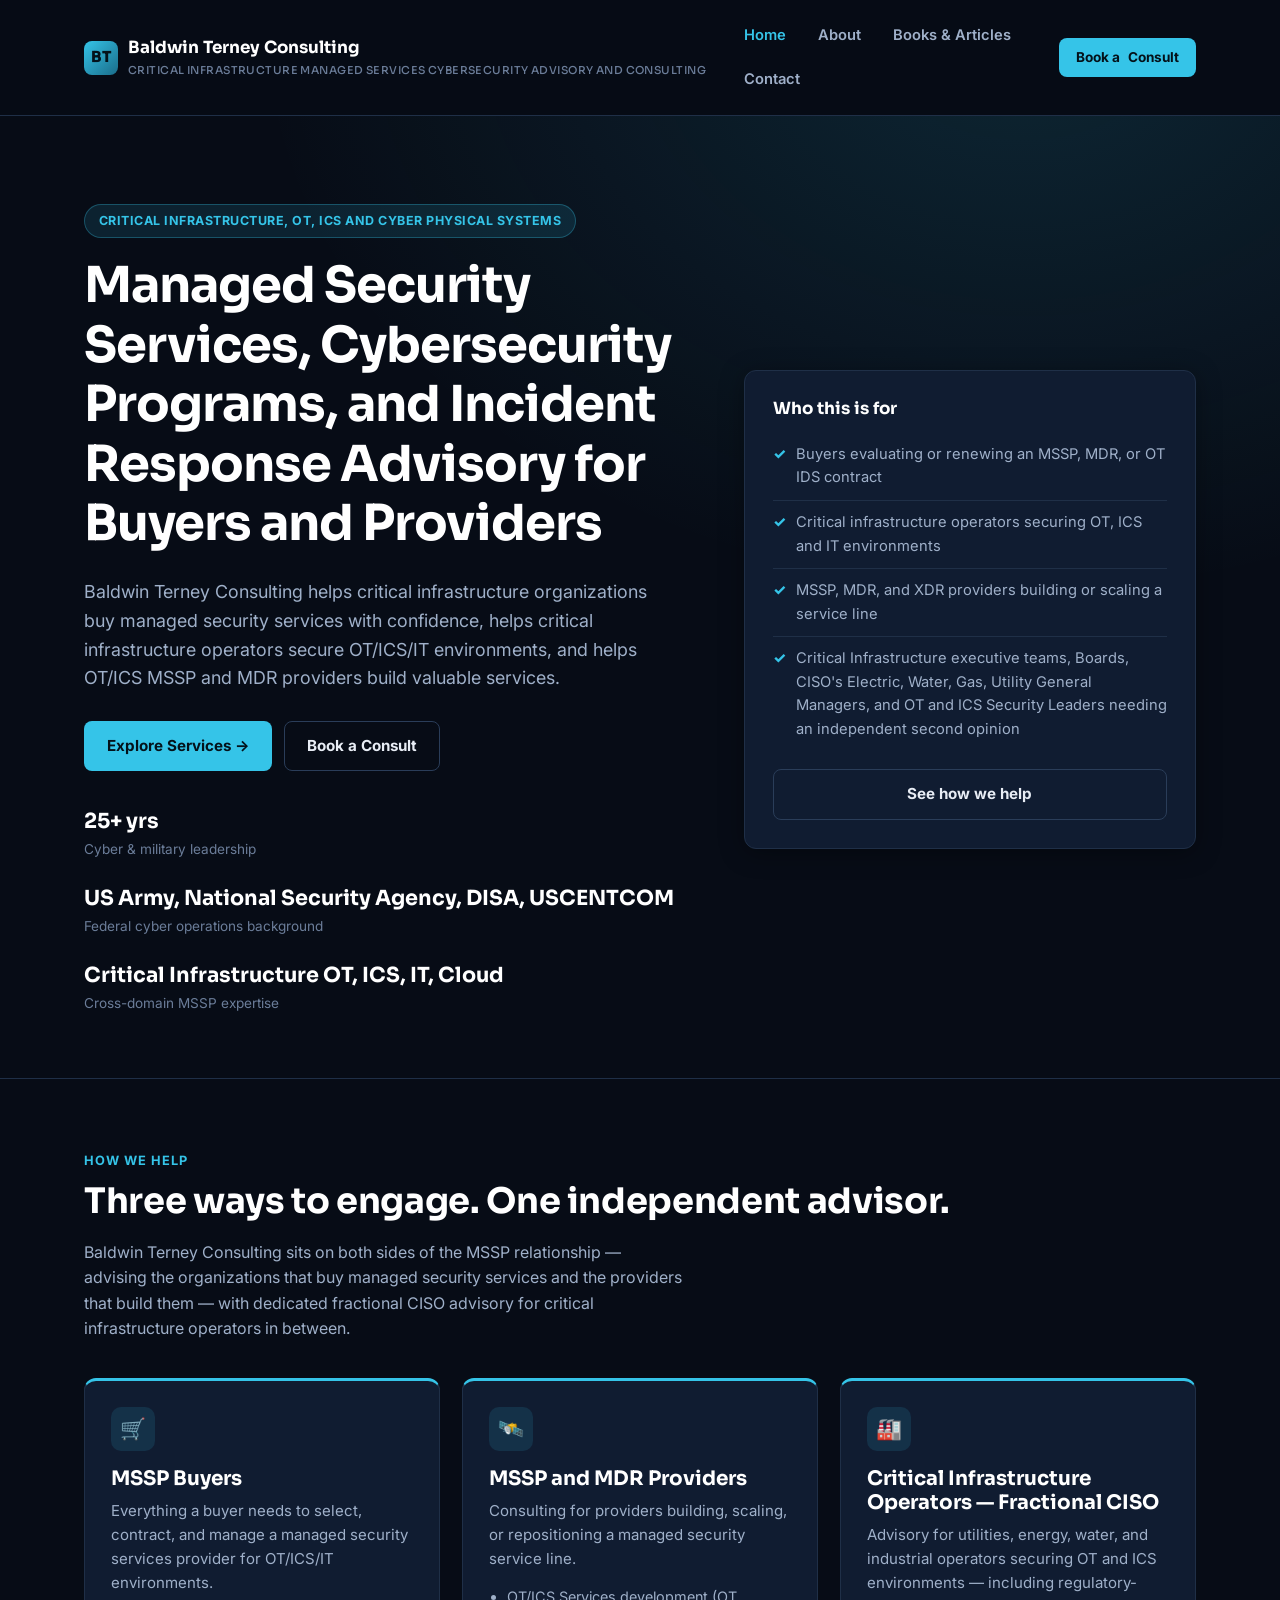
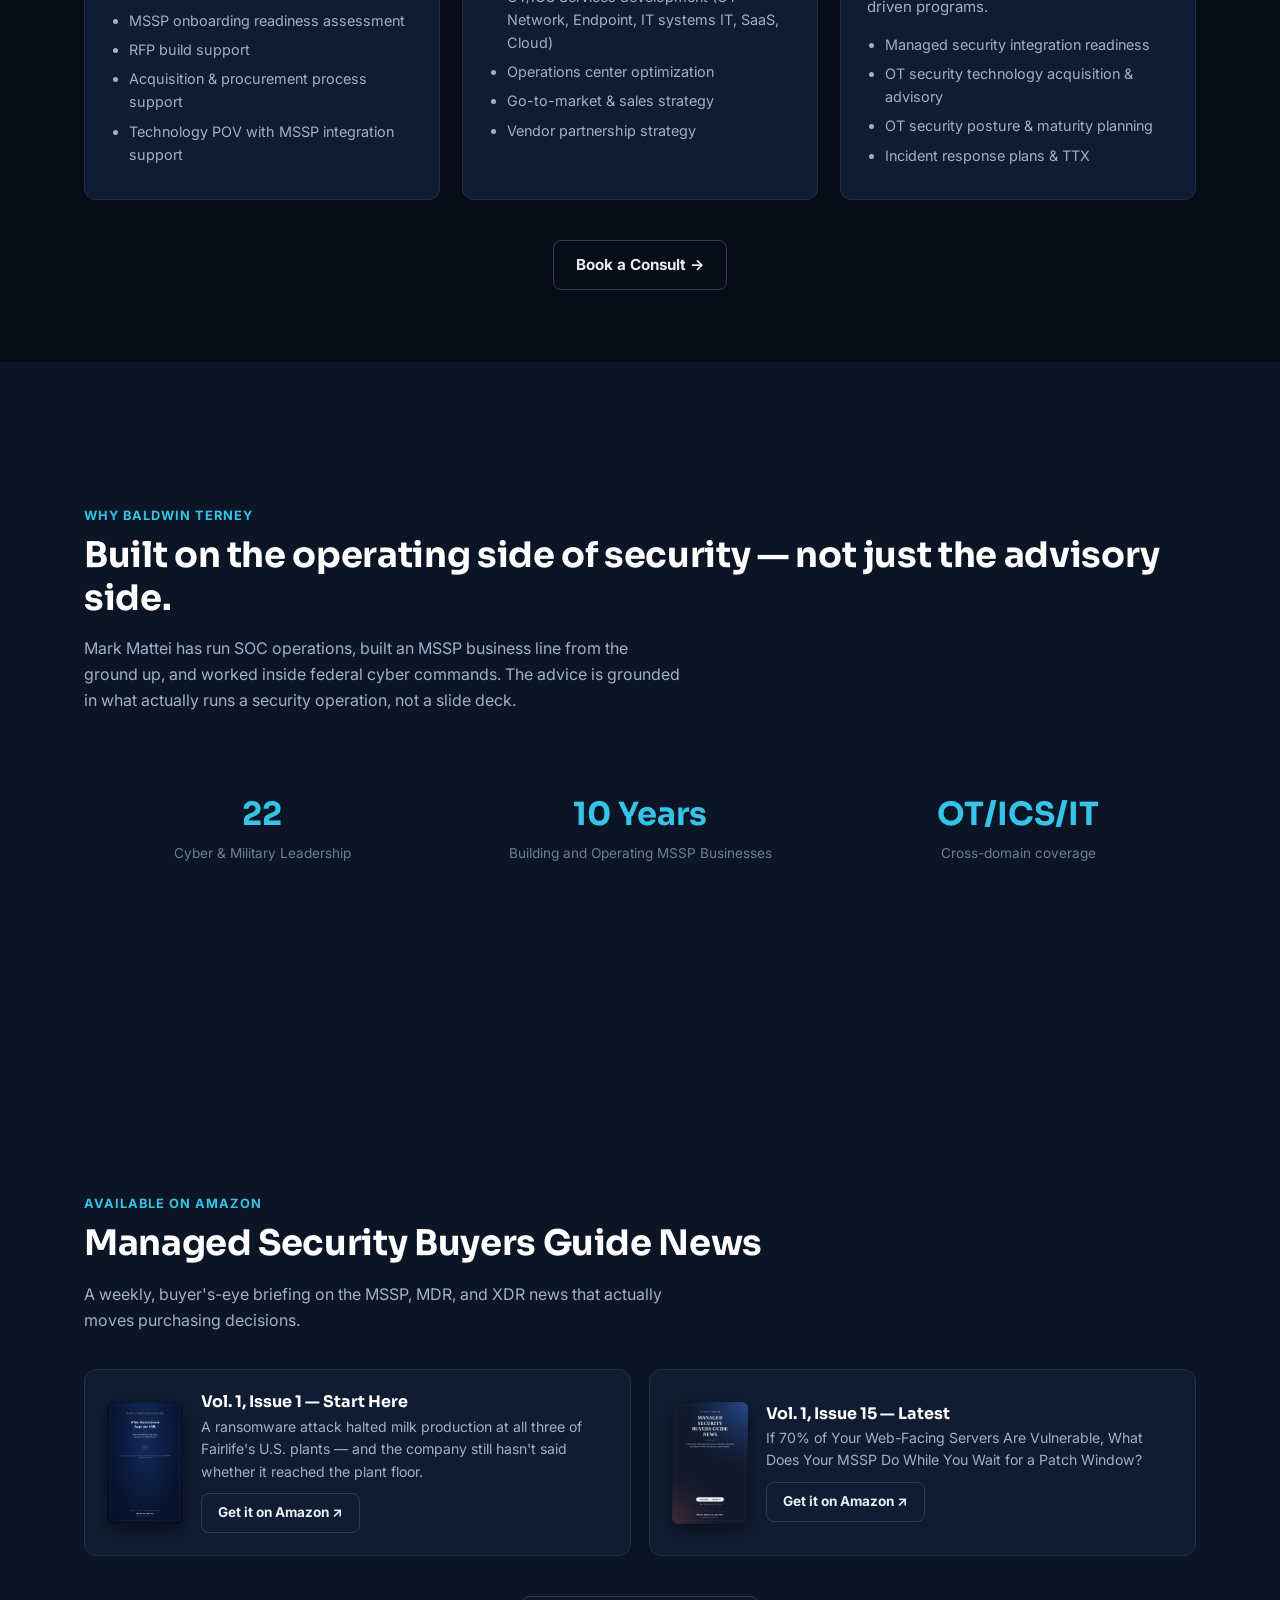
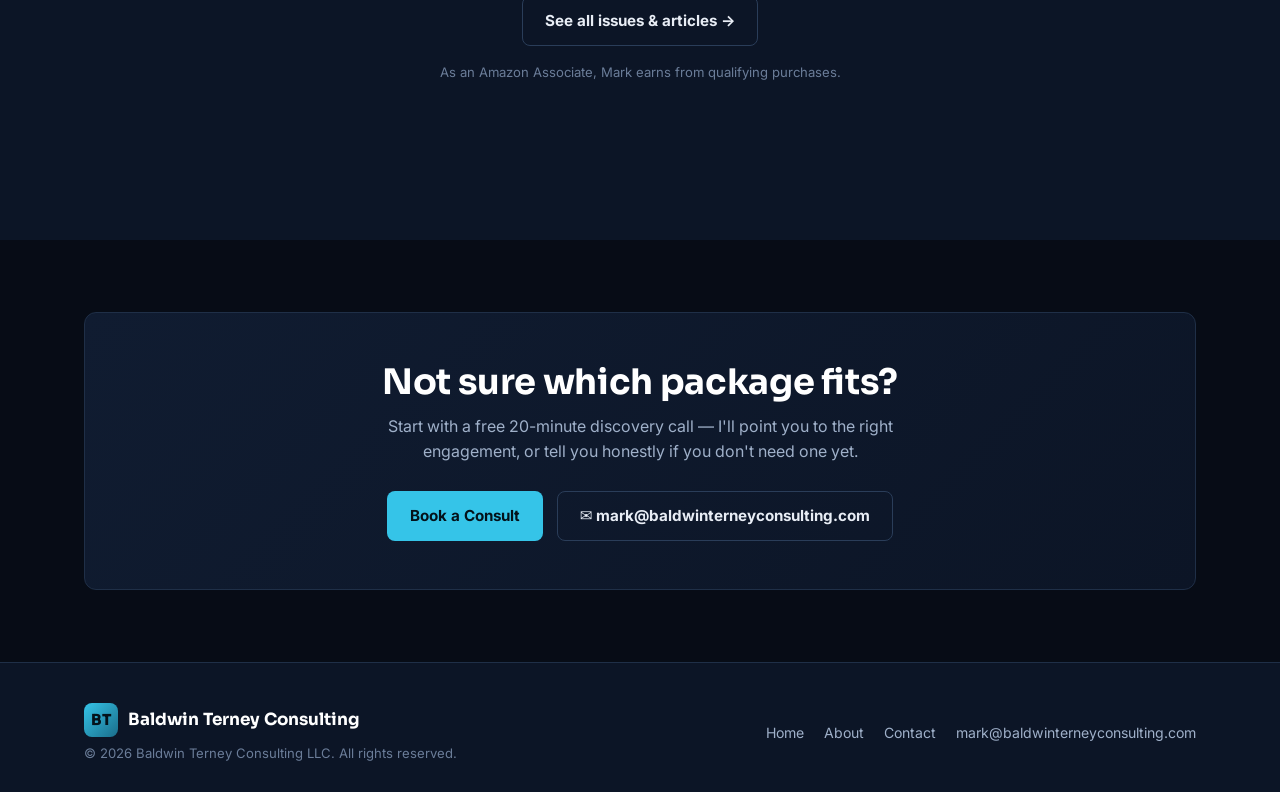
==== commit edad0ed4: "Add MSBG News Issue 15 Co-Authored-By: Claude Opus 5.5 <noreply@anthropic.com> Claude-Session: https" ====
--- a/index.html
+++ b/index.html
@@ -138,11 +138,11 @@
           </div>
         </div>
         <div class="book-card">
-          <img class="book-thumb" src="assets/images/books/msbg-news-issue-14-cover.jpg" alt="Cover: Managed Security Buyers Guide News, Volume 1, Issue 14" />
+          <img class="book-thumb" src="assets/images/books/msbg-news-issue-15-cover.jpg" alt="Cover: Managed Security Buyers Guide News, Volume 1, Issue 15" />
           <div>
-            <h4>Vol. 1, Issue 14 — Latest</h4>
-            <p>Does Your OT MSSP Scope Cover Setpoint Detection Engineering, Monitoring, and Escalation?</p>
-            <a class="btn btn-outline btn-sm" href="https://link.amazon/B0ghKy2L8" target="_blank" rel="noopener">Get it on Amazon ↗</a>
+            <h4>Vol. 1, Issue 15 — Latest</h4>
+            <p>If 70% of Your Web-Facing Servers Are Vulnerable, What Does Your MSSP Do While You Wait for a Patch Window?</p>
+            <a class="btn btn-outline btn-sm" href="https://link.amazon/B0eAeZ1cY" target="_blank" rel="noopener">Get it on Amazon ↗</a>
           </div>
         </div>
       </div>
--- a/assets/css/style.css
+++ b/assets/css/style.css
@@ -502,12 +502,13 @@
 }
 .book-card.news-issue h4 { margin-bottom: 6px; }
 /* New Releases (books-articles.html) — retailer buttons match BaldwinTerneyPress.com */
-.release-grid { align-items: stretch; }
+.release-grid { align-items: start; }
 .release-col { display: flex; flex-direction: column; }
 .release-head { margin-bottom: 12px; }
 .release-head .eyebrow { margin-bottom: 4px; }
 .release-head h3 { margin: 0; }
-.book-card.release-card { flex: 1; align-items: flex-start; }
+.book-card.release-card { align-items: flex-start; }
+.release-col .book-card.release-card + .book-card.release-card { margin-top: 14px; }
 .book-card.release-card h4 { margin-bottom: 8px; }
 .buy-btns { display: flex; flex-wrap: wrap; gap: 10px; margin-top: 6px; }
 .btn-amazon { background: #f0a731; color: #10233a; border-color: #f0a731; }
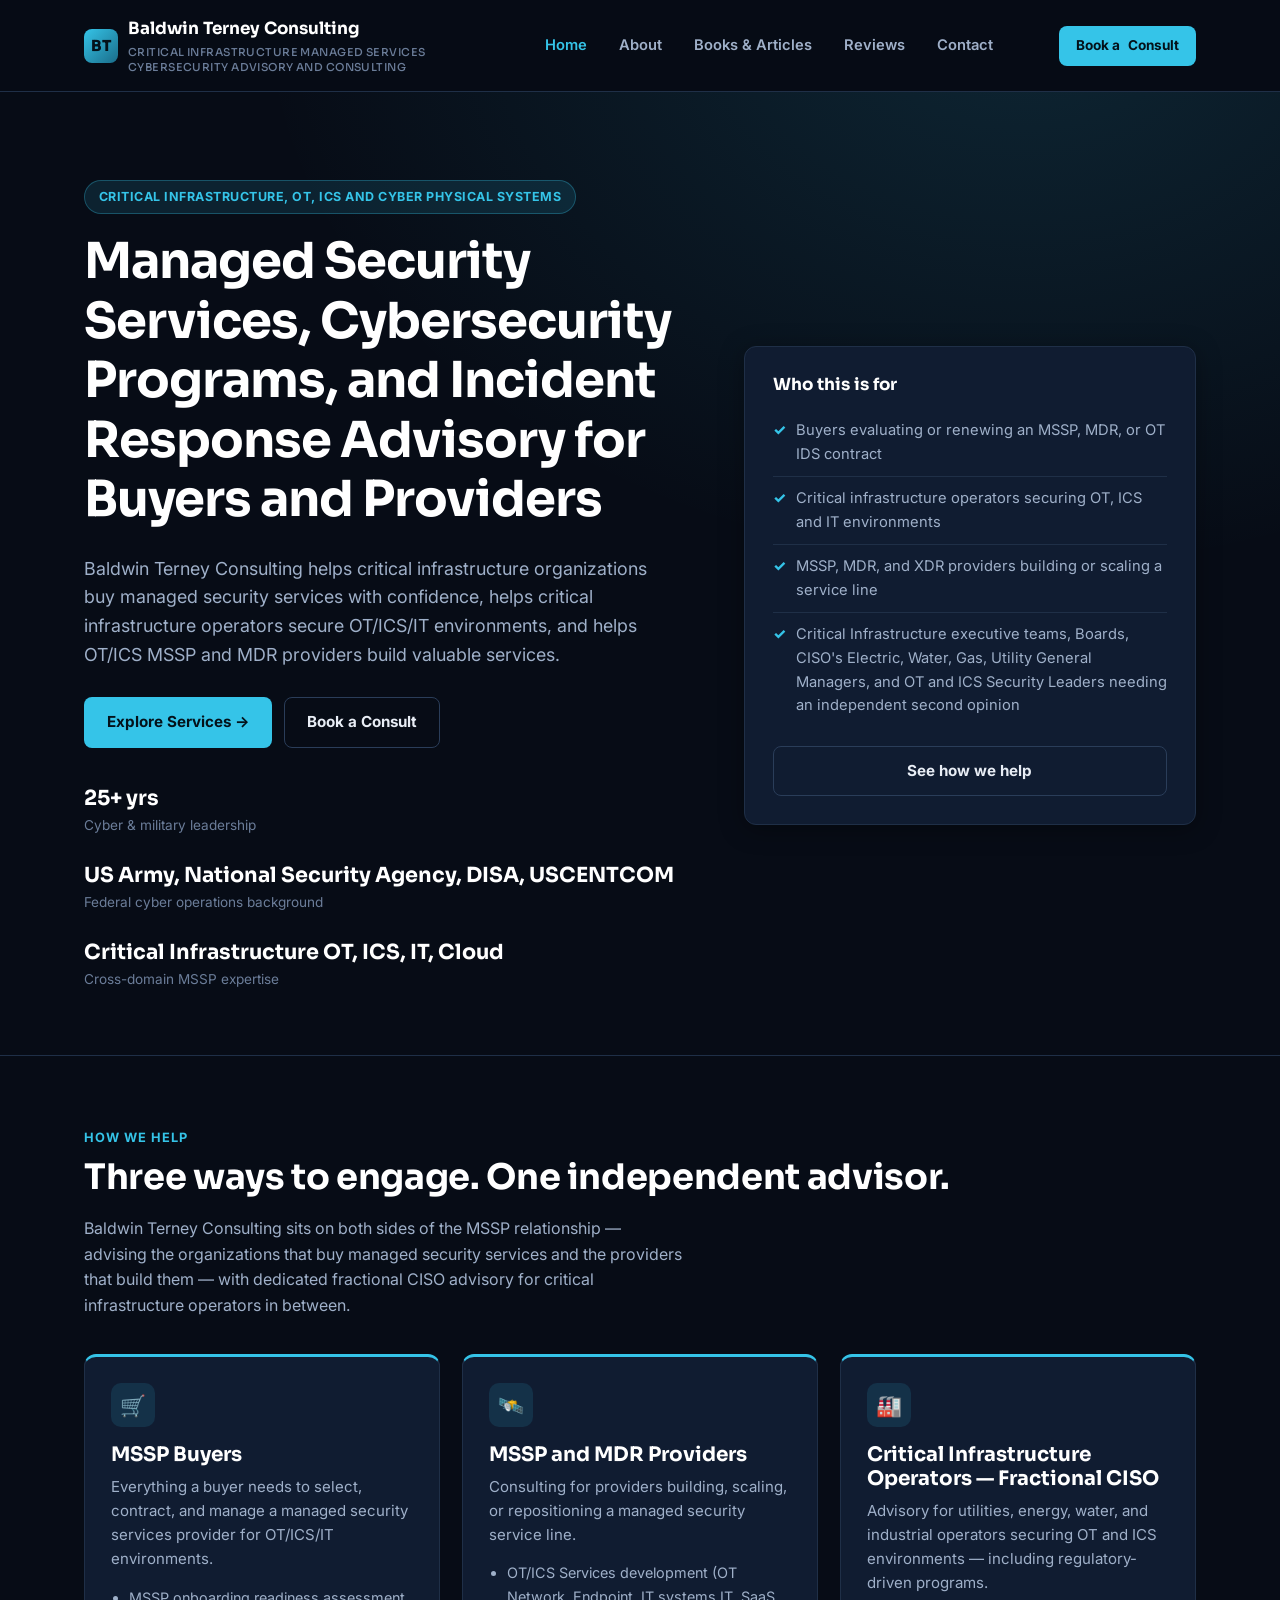
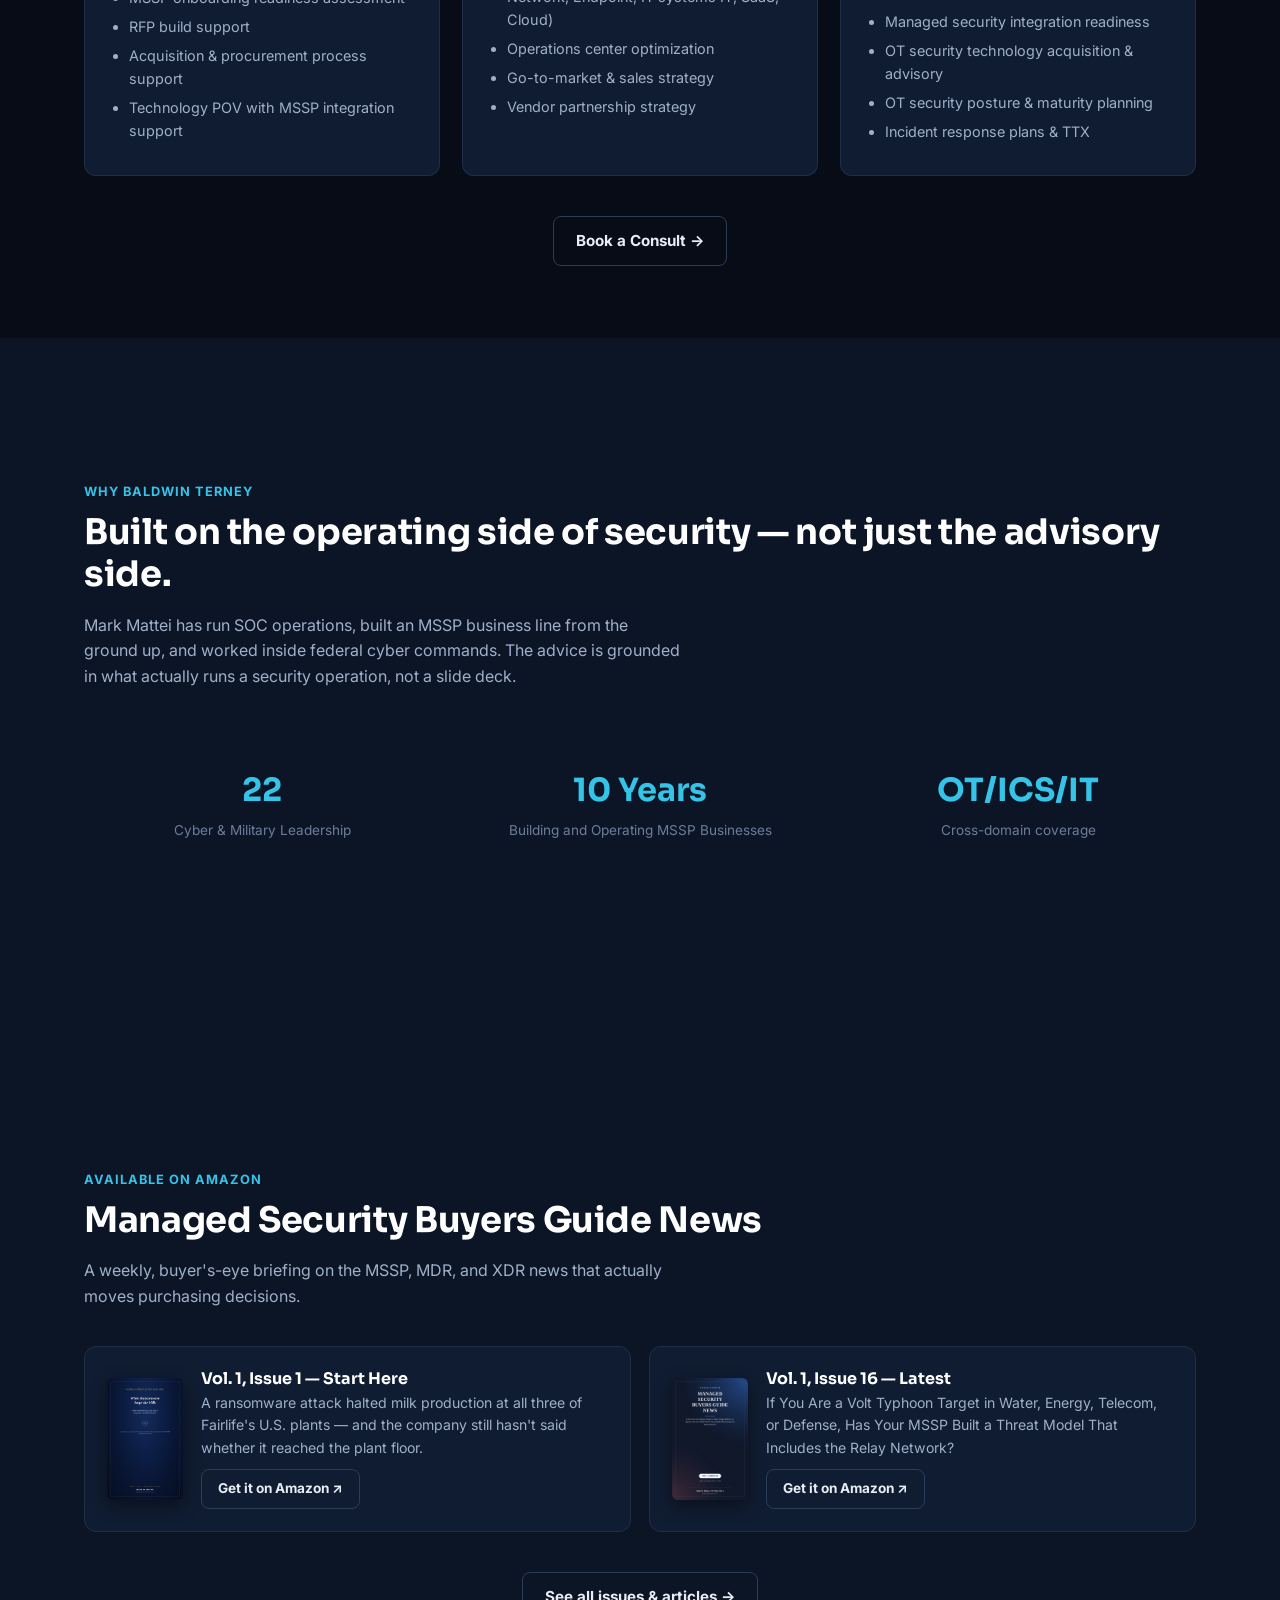
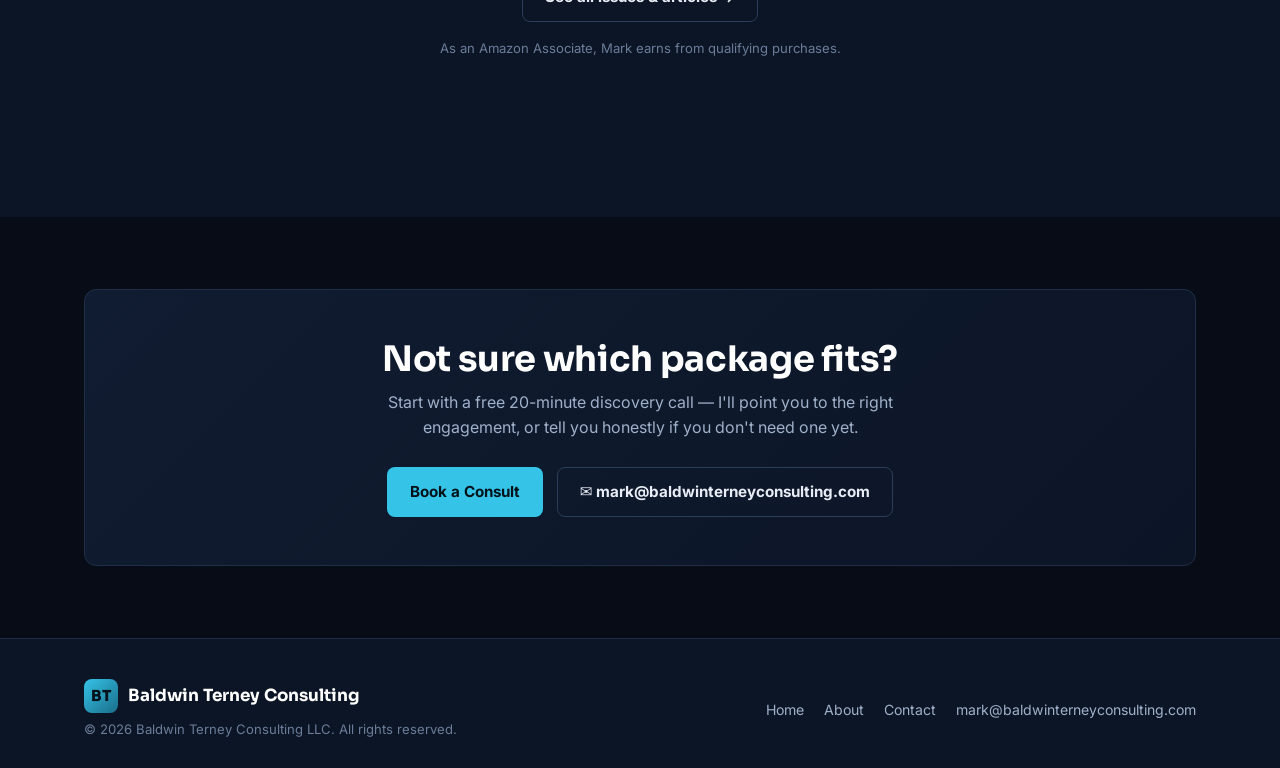
==== commit f42e20ae: "Add MSBG News Issue 16" ====
--- a/index.html
+++ b/index.html
@@ -138,11 +138,11 @@
           </div>
         </div>
         <div class="book-card">
-          <img class="book-thumb" src="assets/images/books/msbg-news-issue-15-cover.jpg" alt="Cover: Managed Security Buyers Guide News, Volume 1, Issue 15" />
+          <img class="book-thumb" src="assets/images/books/msbg-news-issue-16-cover.jpg" alt="Cover: Managed Security Buyers Guide News, Volume 1, Issue 16" />
           <div>
-            <h4>Vol. 1, Issue 15 — Latest</h4>
-            <p>If 70% of Your Web-Facing Servers Are Vulnerable, What Does Your MSSP Do While You Wait for a Patch Window?</p>
-            <a class="btn btn-outline btn-sm" href="https://link.amazon/B0eAeZ1cY" target="_blank" rel="noopener">Get it on Amazon ↗</a>
+            <h4>Vol. 1, Issue 16 — Latest</h4>
+            <p>If You Are a Volt Typhoon Target in Water, Energy, Telecom, or Defense, Has Your MSSP Built a Threat Model That Includes the Relay Network?</p>
+            <a class="btn btn-outline btn-sm" href="https://link.amazon/B0idINmE4" target="_blank" rel="noopener">Get it on Amazon ↗</a>
           </div>
         </div>
       </div>
--- a/assets/css/style.css
+++ b/assets/css/style.css
@@ -126,8 +126,13 @@
   color: var(--text-faint);
   letter-spacing: 0.04em;
   text-transform: uppercase;
+  white-space: normal;
+  max-width: 350px;
+  line-height: 1.4;
+  margin-top: 2px;
 }
 .main-nav {
+  flex-shrink: 0;
   display: flex;
   align-items: center;
   gap: 4px;
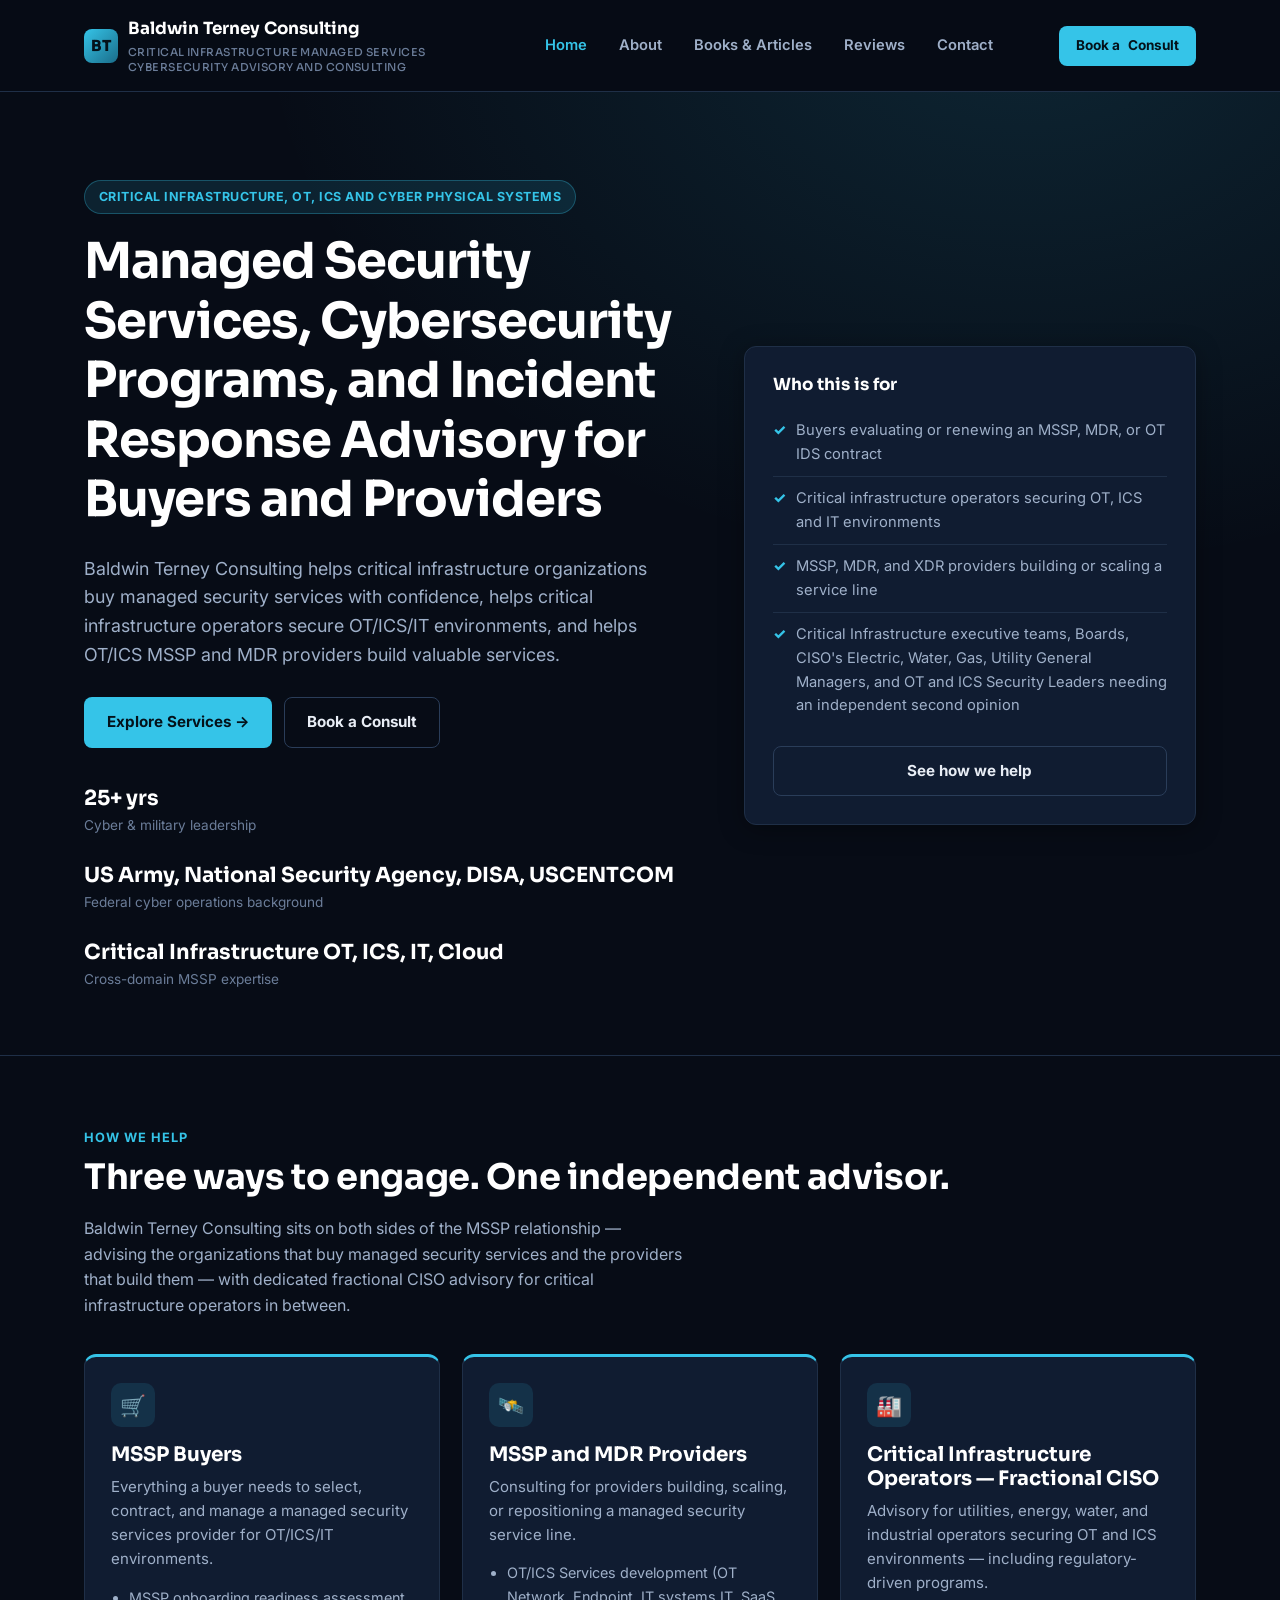
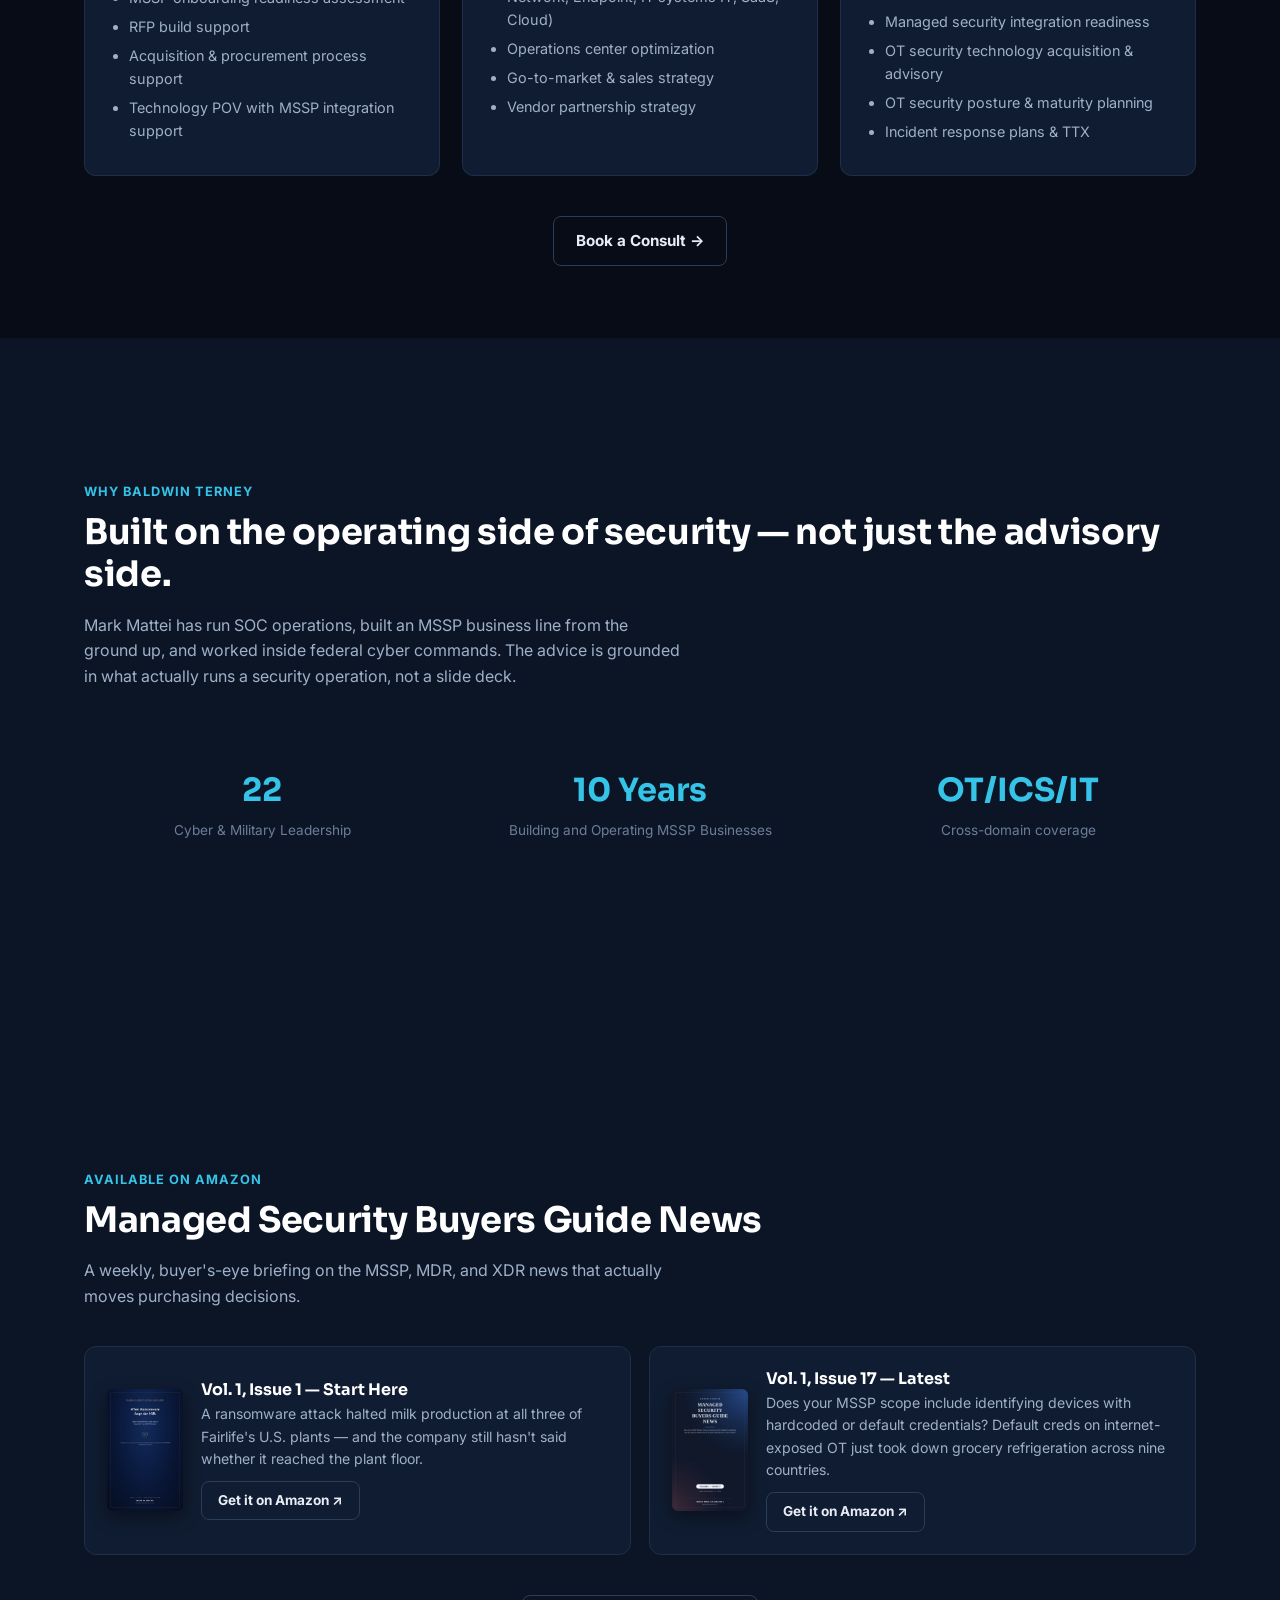
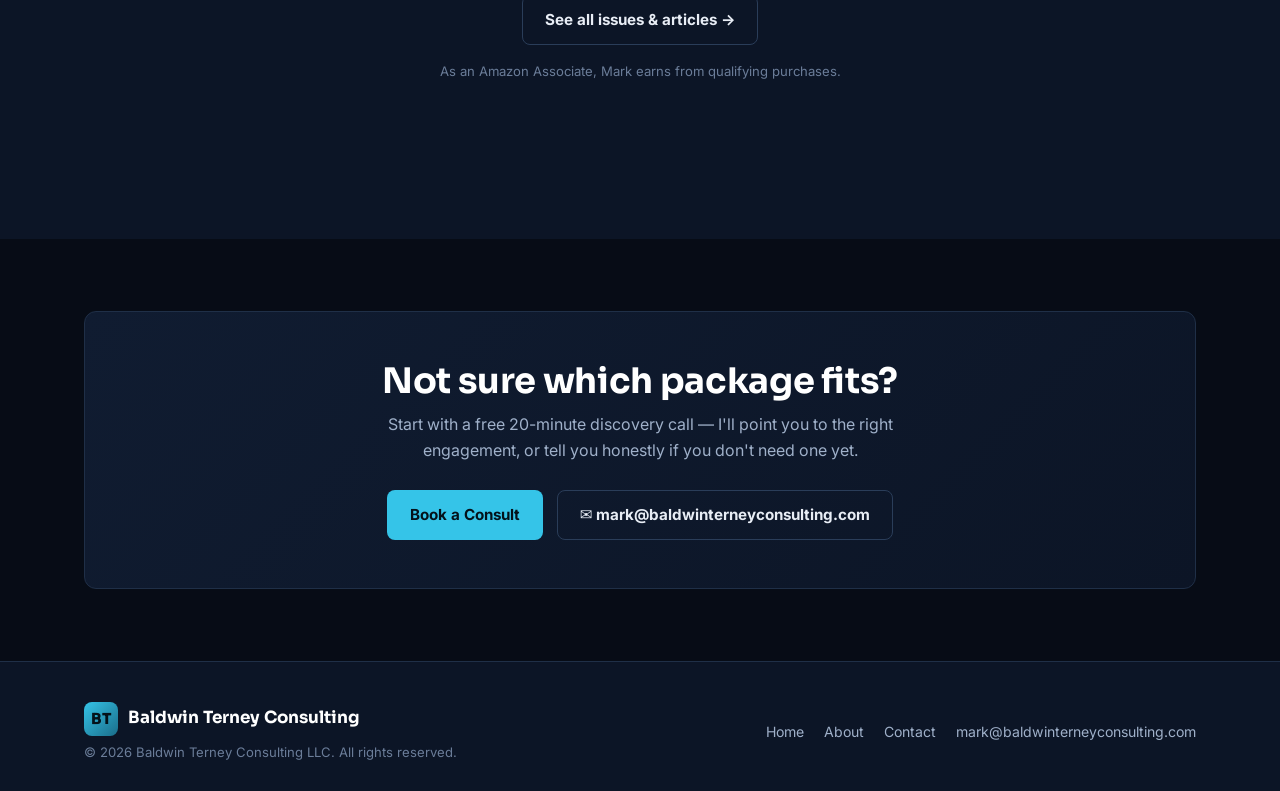
==== commit f6e5f459: "Add MSBG News Issue 17" ====
--- a/index.html
+++ b/index.html
@@ -138,11 +138,11 @@
           </div>
         </div>
         <div class="book-card">
-          <img class="book-thumb" src="assets/images/books/msbg-news-issue-16-cover.jpg" alt="Cover: Managed Security Buyers Guide News, Volume 1, Issue 16" />
+          <img class="book-thumb" src="assets/images/books/msbg-news-issue-17-cover.jpg" alt="Cover: Managed Security Buyers Guide News, Volume 1, Issue 17" />
           <div>
-            <h4>Vol. 1, Issue 16 — Latest</h4>
-            <p>If You Are a Volt Typhoon Target in Water, Energy, Telecom, or Defense, Has Your MSSP Built a Threat Model That Includes the Relay Network?</p>
-            <a class="btn btn-outline btn-sm" href="https://link.amazon/B0idINmE4" target="_blank" rel="noopener">Get it on Amazon ↗</a>
+            <h4>Vol. 1, Issue 17 — Latest</h4>
+            <p>Does your MSSP scope include identifying devices with hardcoded or default credentials? Default creds on internet-exposed OT just took down grocery refrigeration across nine countries.</p>
+            <a class="btn btn-outline btn-sm" href="https://link.amazon/B0e1Ou99p" target="_blank" rel="noopener">Get it on Amazon ↗</a>
           </div>
         </div>
       </div>
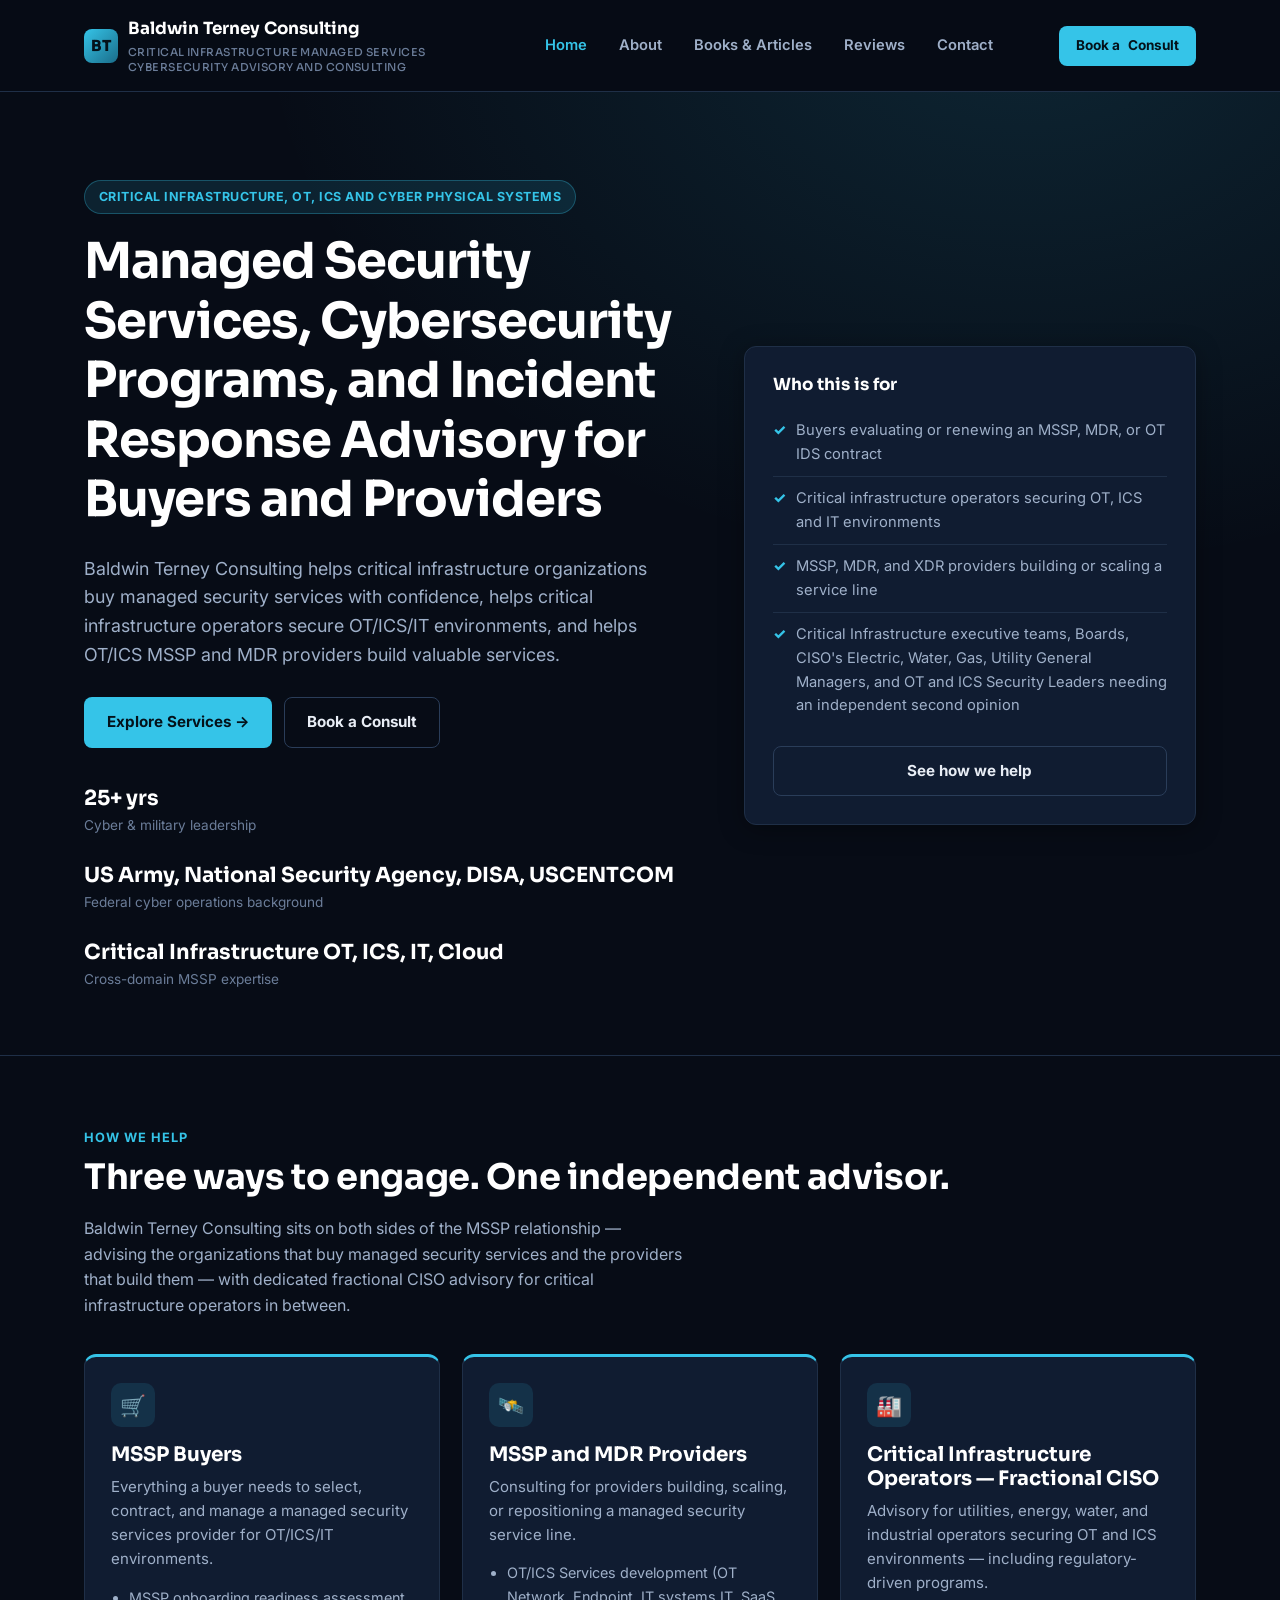
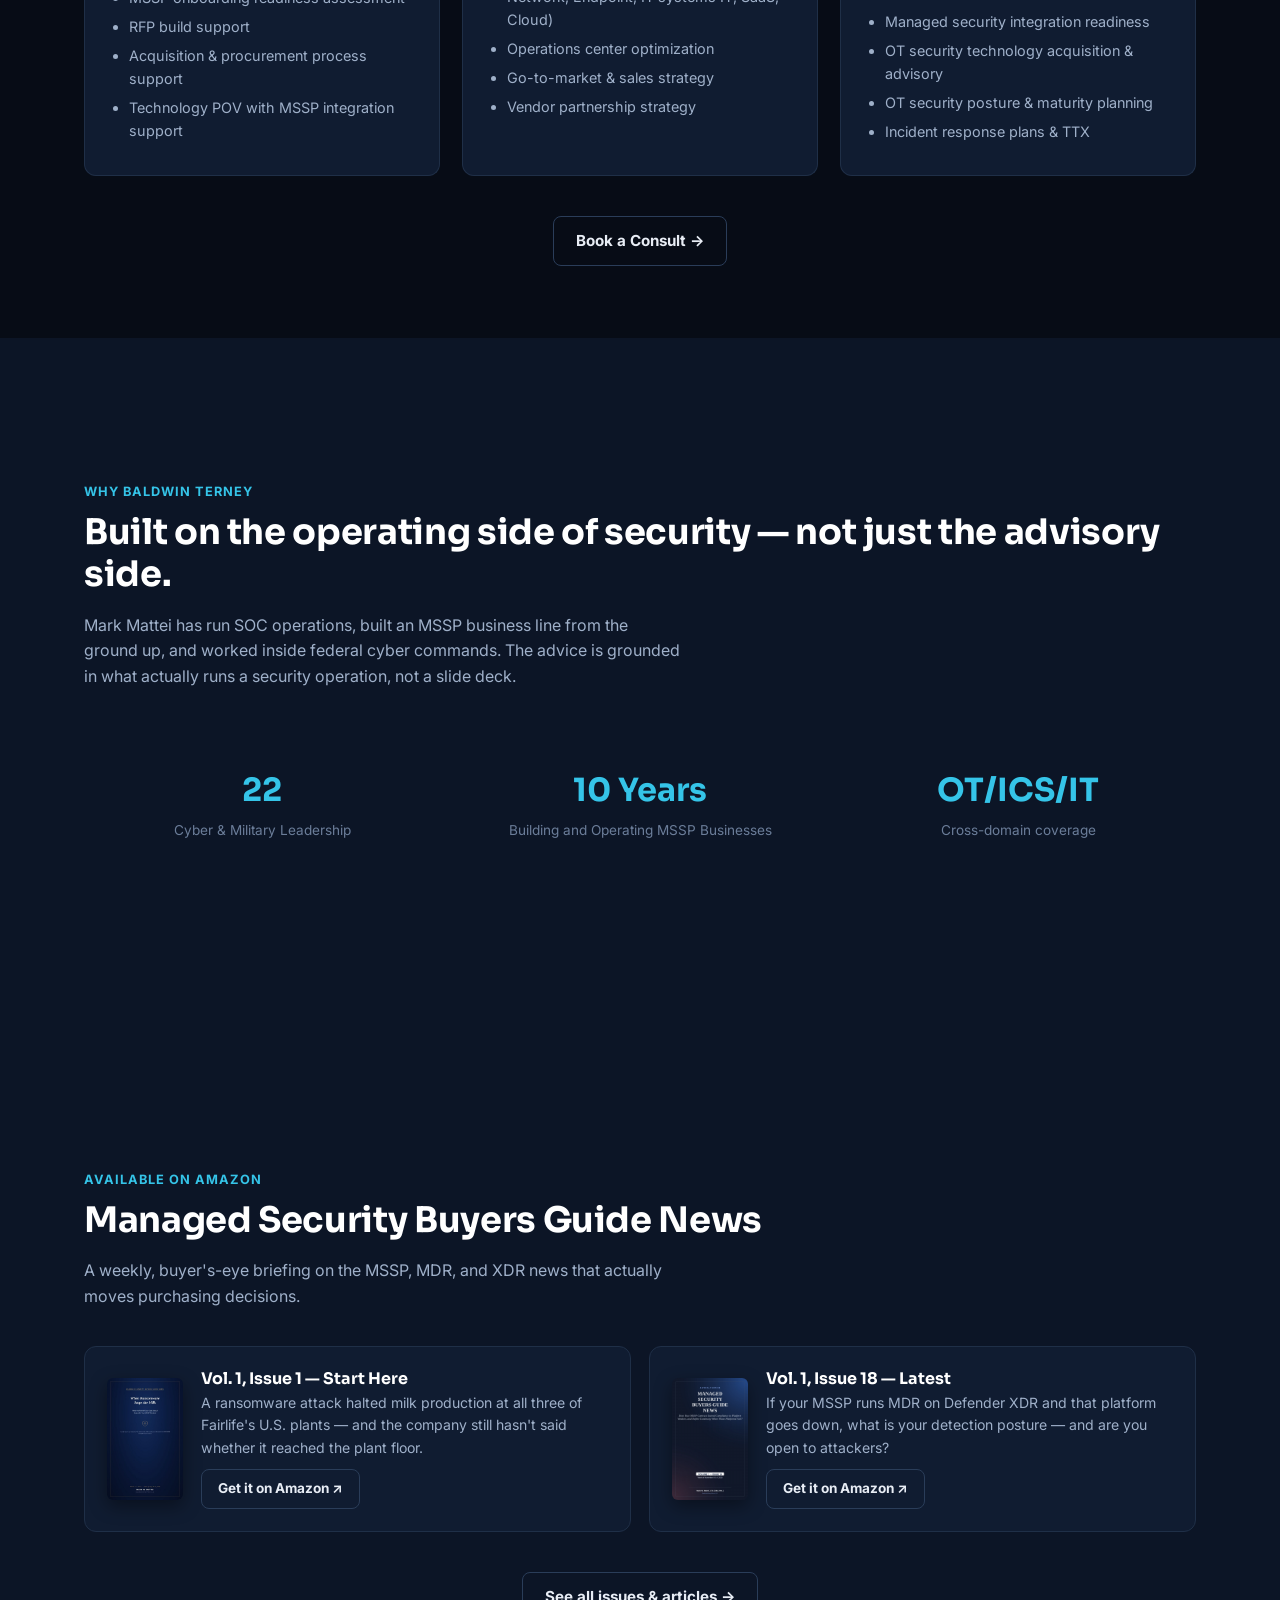
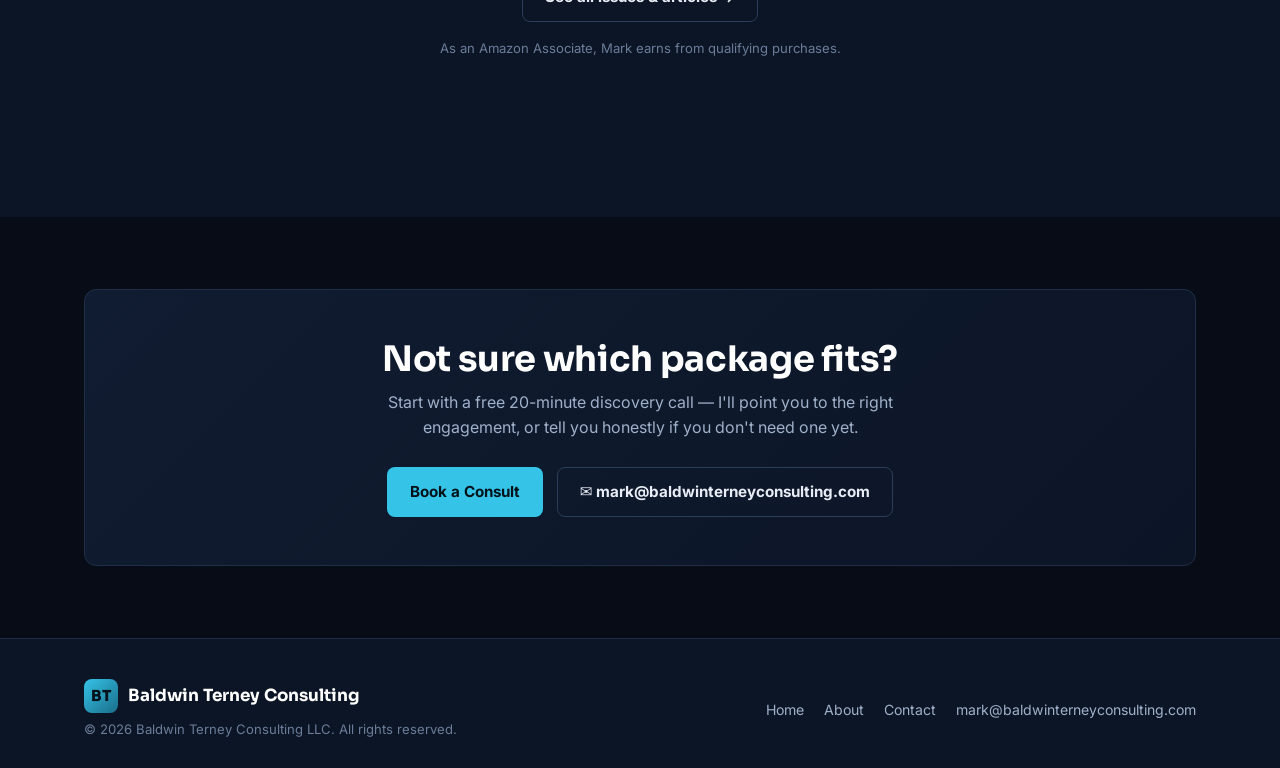
==== commit 5fe9a517: "Add MSBG News Issue 18" ====
--- a/index.html
+++ b/index.html
@@ -138,11 +138,11 @@
           </div>
         </div>
         <div class="book-card">
-          <img class="book-thumb" src="assets/images/books/msbg-news-issue-17-cover.jpg" alt="Cover: Managed Security Buyers Guide News, Volume 1, Issue 17" />
+          <img class="book-thumb" src="assets/images/books/msbg-news-issue-18-cover.jpg" alt="Cover: Managed Security Buyers Guide News, Volume 1, Issue 18" />
           <div>
-            <h4>Vol. 1, Issue 17 — Latest</h4>
-            <p>Does your MSSP scope include identifying devices with hardcoded or default credentials? Default creds on internet-exposed OT just took down grocery refrigeration across nine countries.</p>
-            <a class="btn btn-outline btn-sm" href="https://link.amazon/B0e1Ou99p" target="_blank" rel="noopener">Get it on Amazon ↗</a>
+            <h4>Vol. 1, Issue 18 — Latest</h4>
+            <p>If your MSSP runs MDR on Defender XDR and that platform goes down, what is your detection posture — and are you open to attackers?</p>
+            <a class="btn btn-outline btn-sm" href="https://link.amazon/B03KHcBgo" target="_blank" rel="noopener">Get it on Amazon ↗</a>
           </div>
         </div>
       </div>
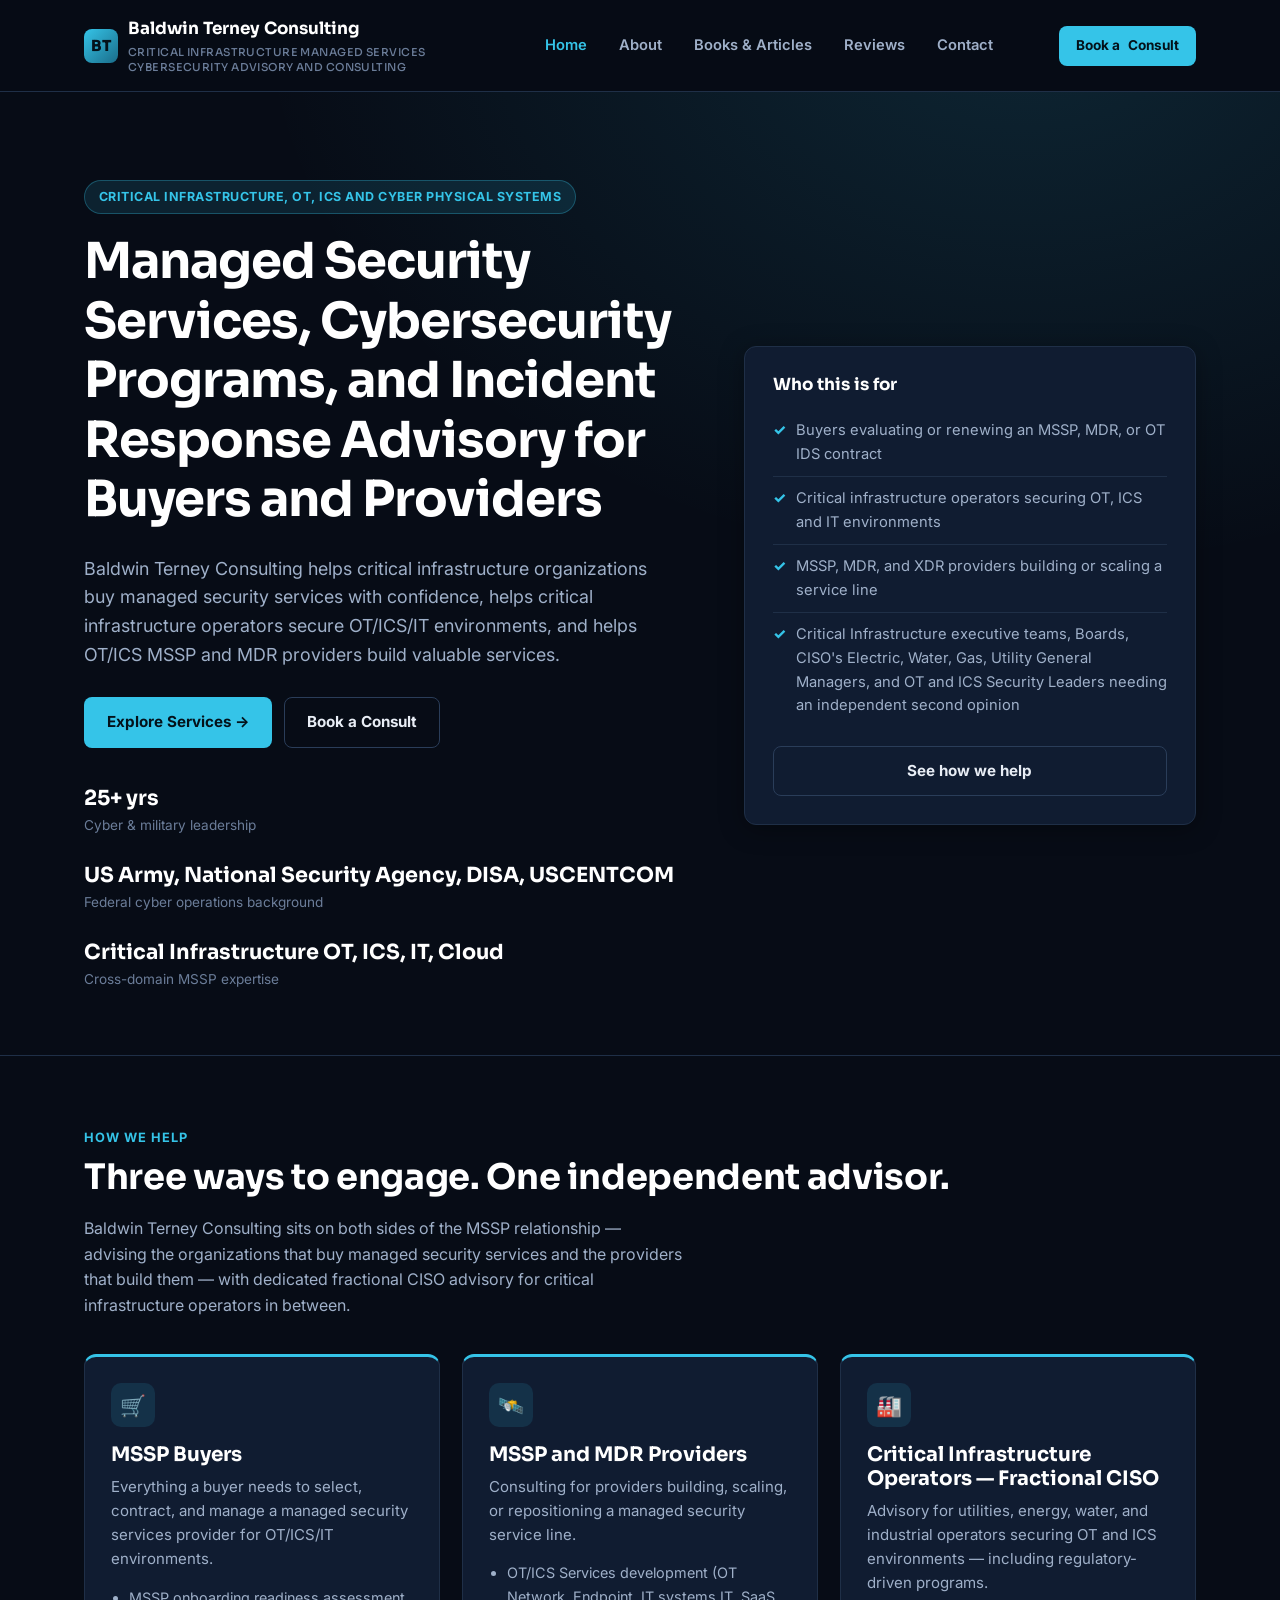
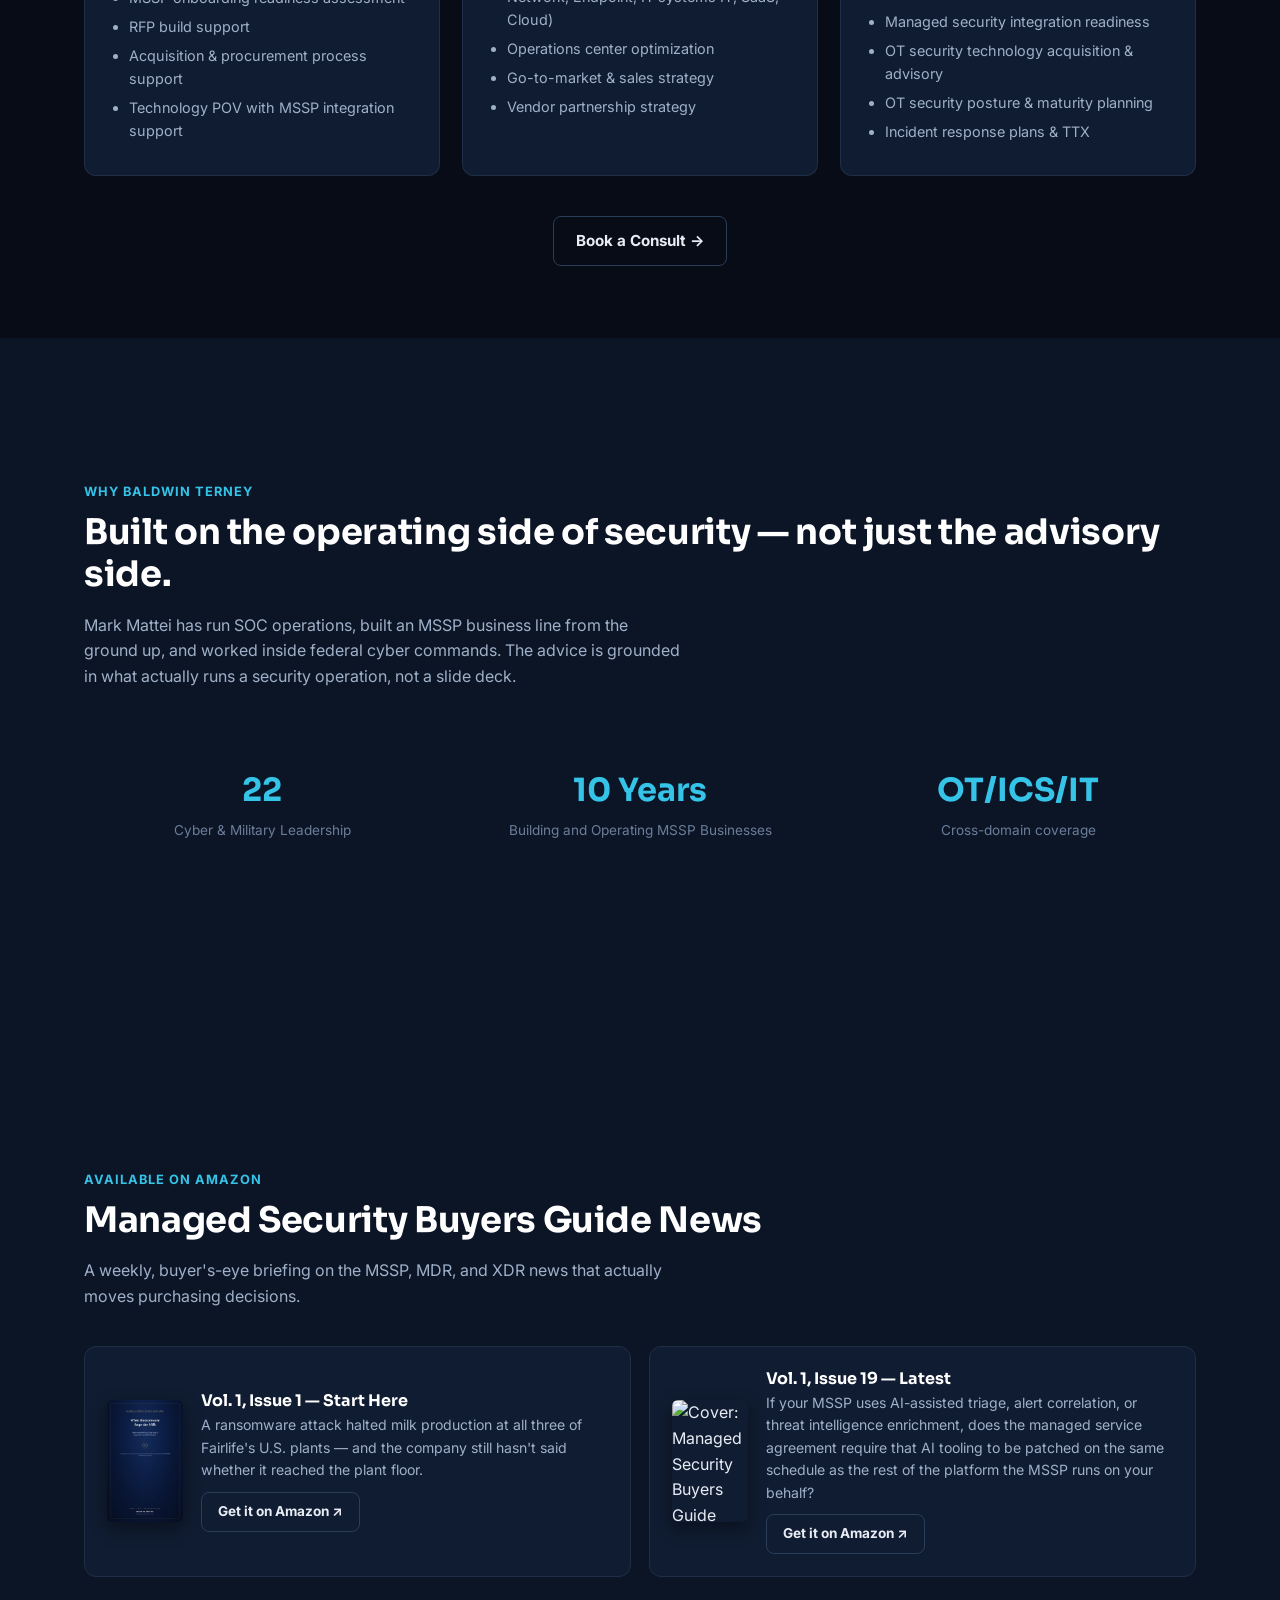
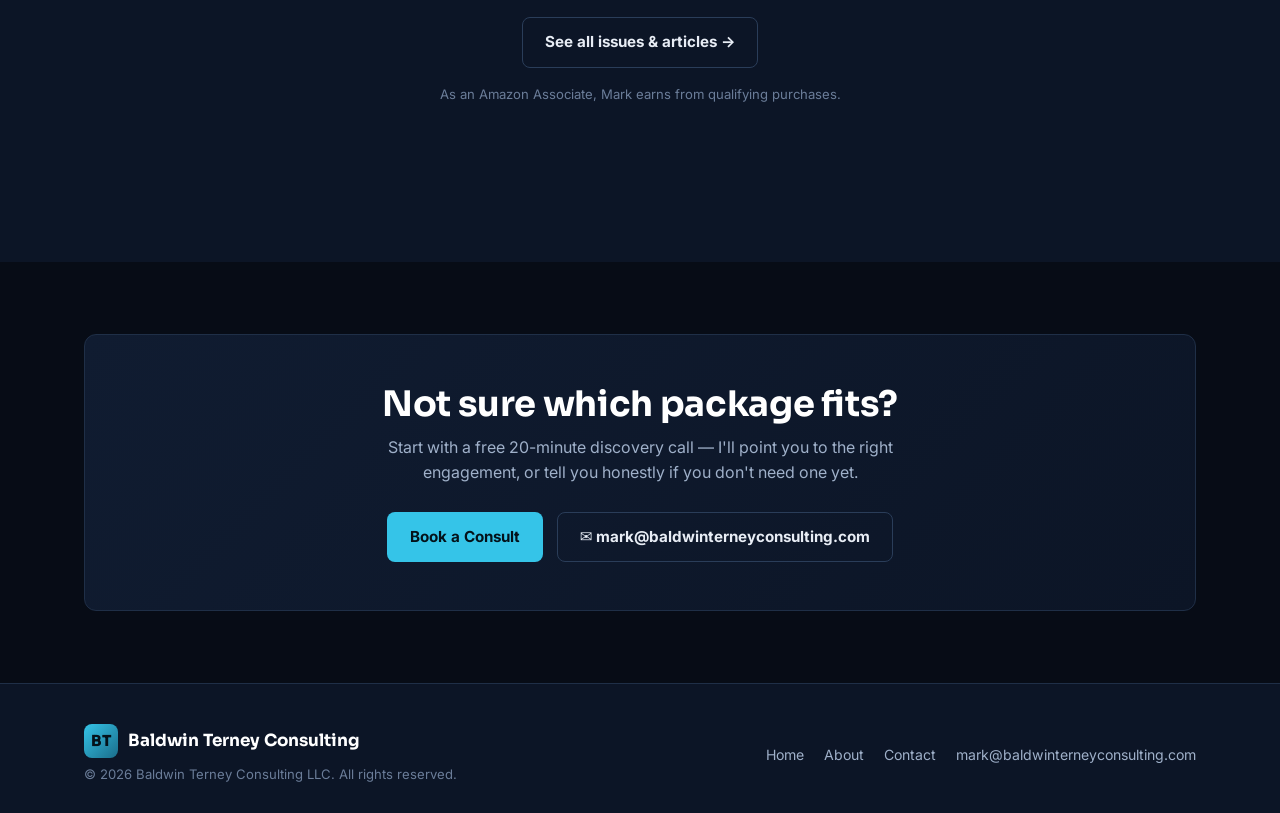
==== commit 85891e44: "Add MSBG News Issue 19" ====
--- a/index.html
+++ b/index.html
@@ -138,11 +138,11 @@
           </div>
         </div>
         <div class="book-card">
-          <img class="book-thumb" src="assets/images/books/msbg-news-issue-18-cover.jpg" alt="Cover: Managed Security Buyers Guide News, Volume 1, Issue 18" />
+          <img class="book-thumb" src="assets/images/books/msbg-news-issue-19-cover.jpg" alt="Cover: Managed Security Buyers Guide News, Volume 1, Issue 19" />
           <div>
-            <h4>Vol. 1, Issue 18 — Latest</h4>
-            <p>If your MSSP runs MDR on Defender XDR and that platform goes down, what is your detection posture — and are you open to attackers?</p>
-            <a class="btn btn-outline btn-sm" href="https://link.amazon/B03KHcBgo" target="_blank" rel="noopener">Get it on Amazon ↗</a>
+            <h4>Vol. 1, Issue 19 — Latest</h4>
+            <p>If your MSSP uses AI-assisted triage, alert correlation, or threat intelligence enrichment, does the managed service agreement require that AI tooling to be patched on the same schedule as the rest of the platform the MSSP runs on your behalf?</p>
+            <a class="btn btn-outline btn-sm" href="https://link.amazon/B00Caykoo" target="_blank" rel="noopener">Get it on Amazon ↗</a>
           </div>
         </div>
       </div>
